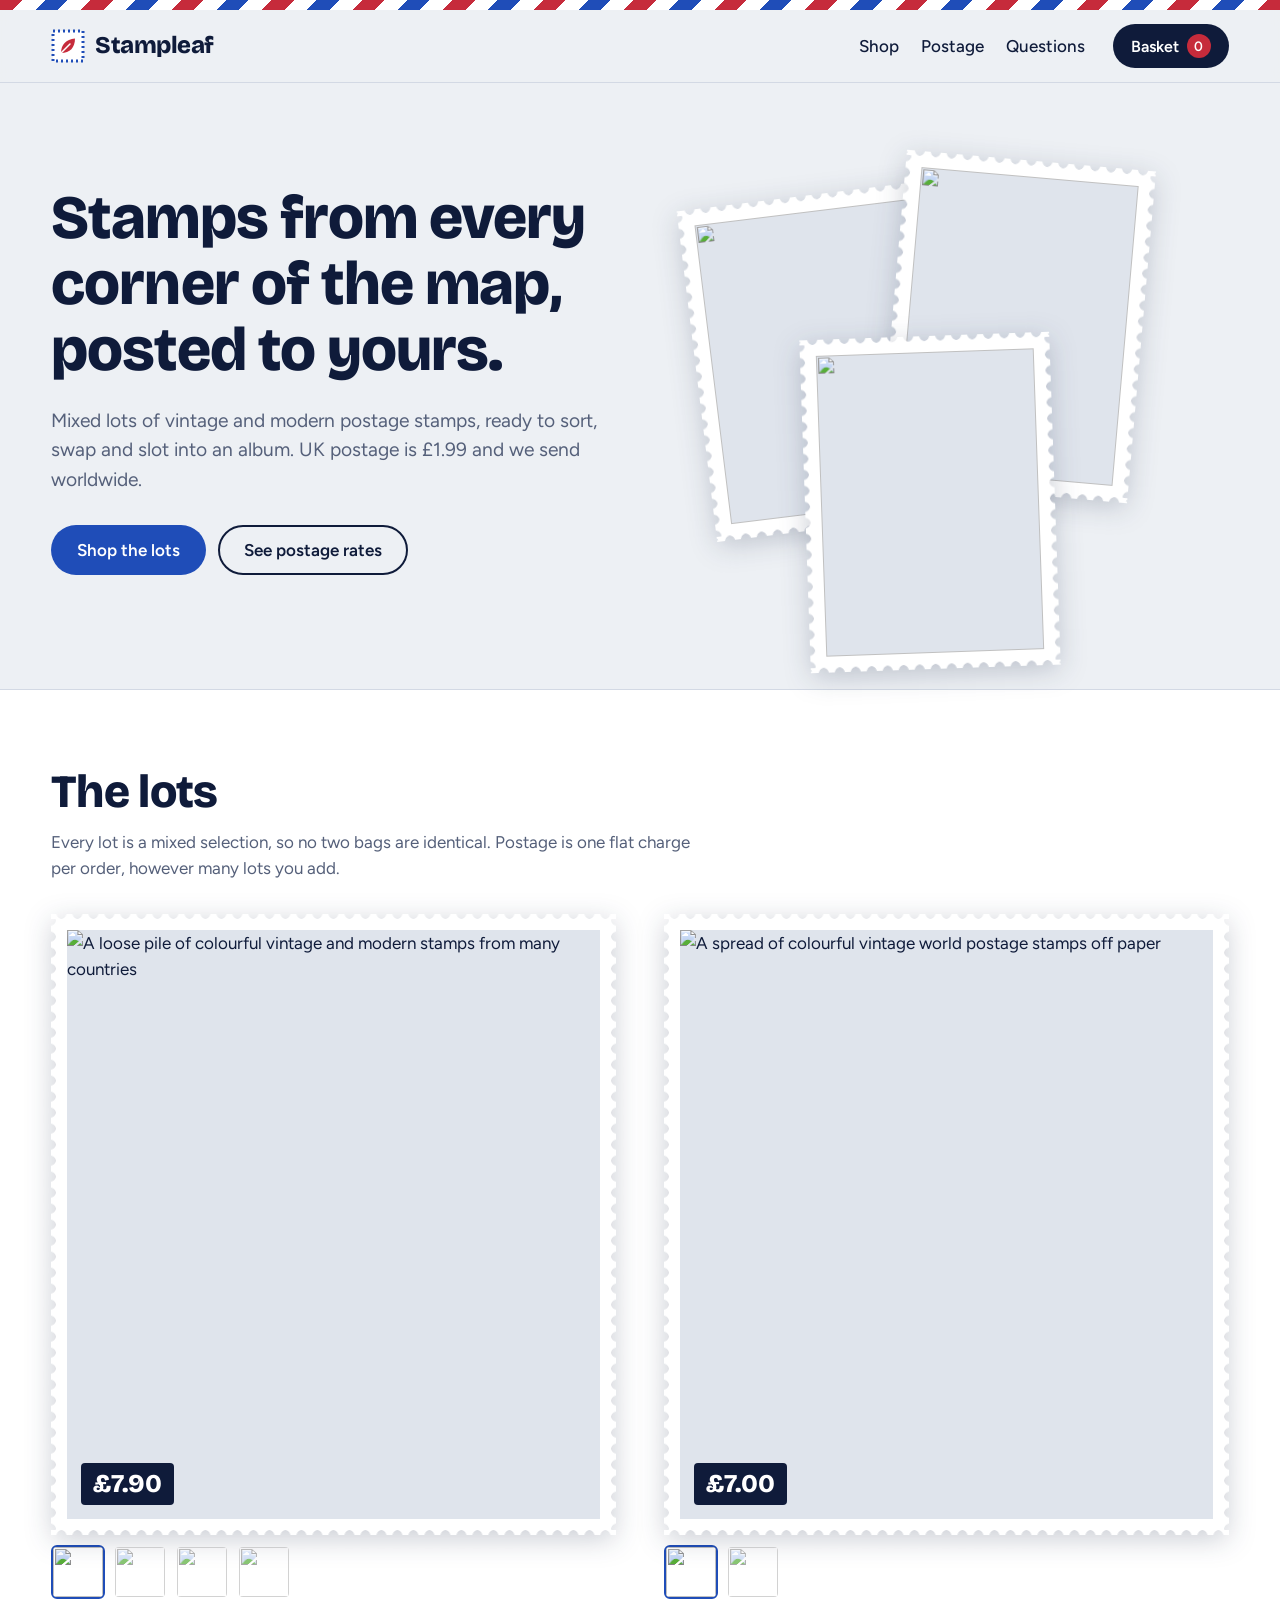
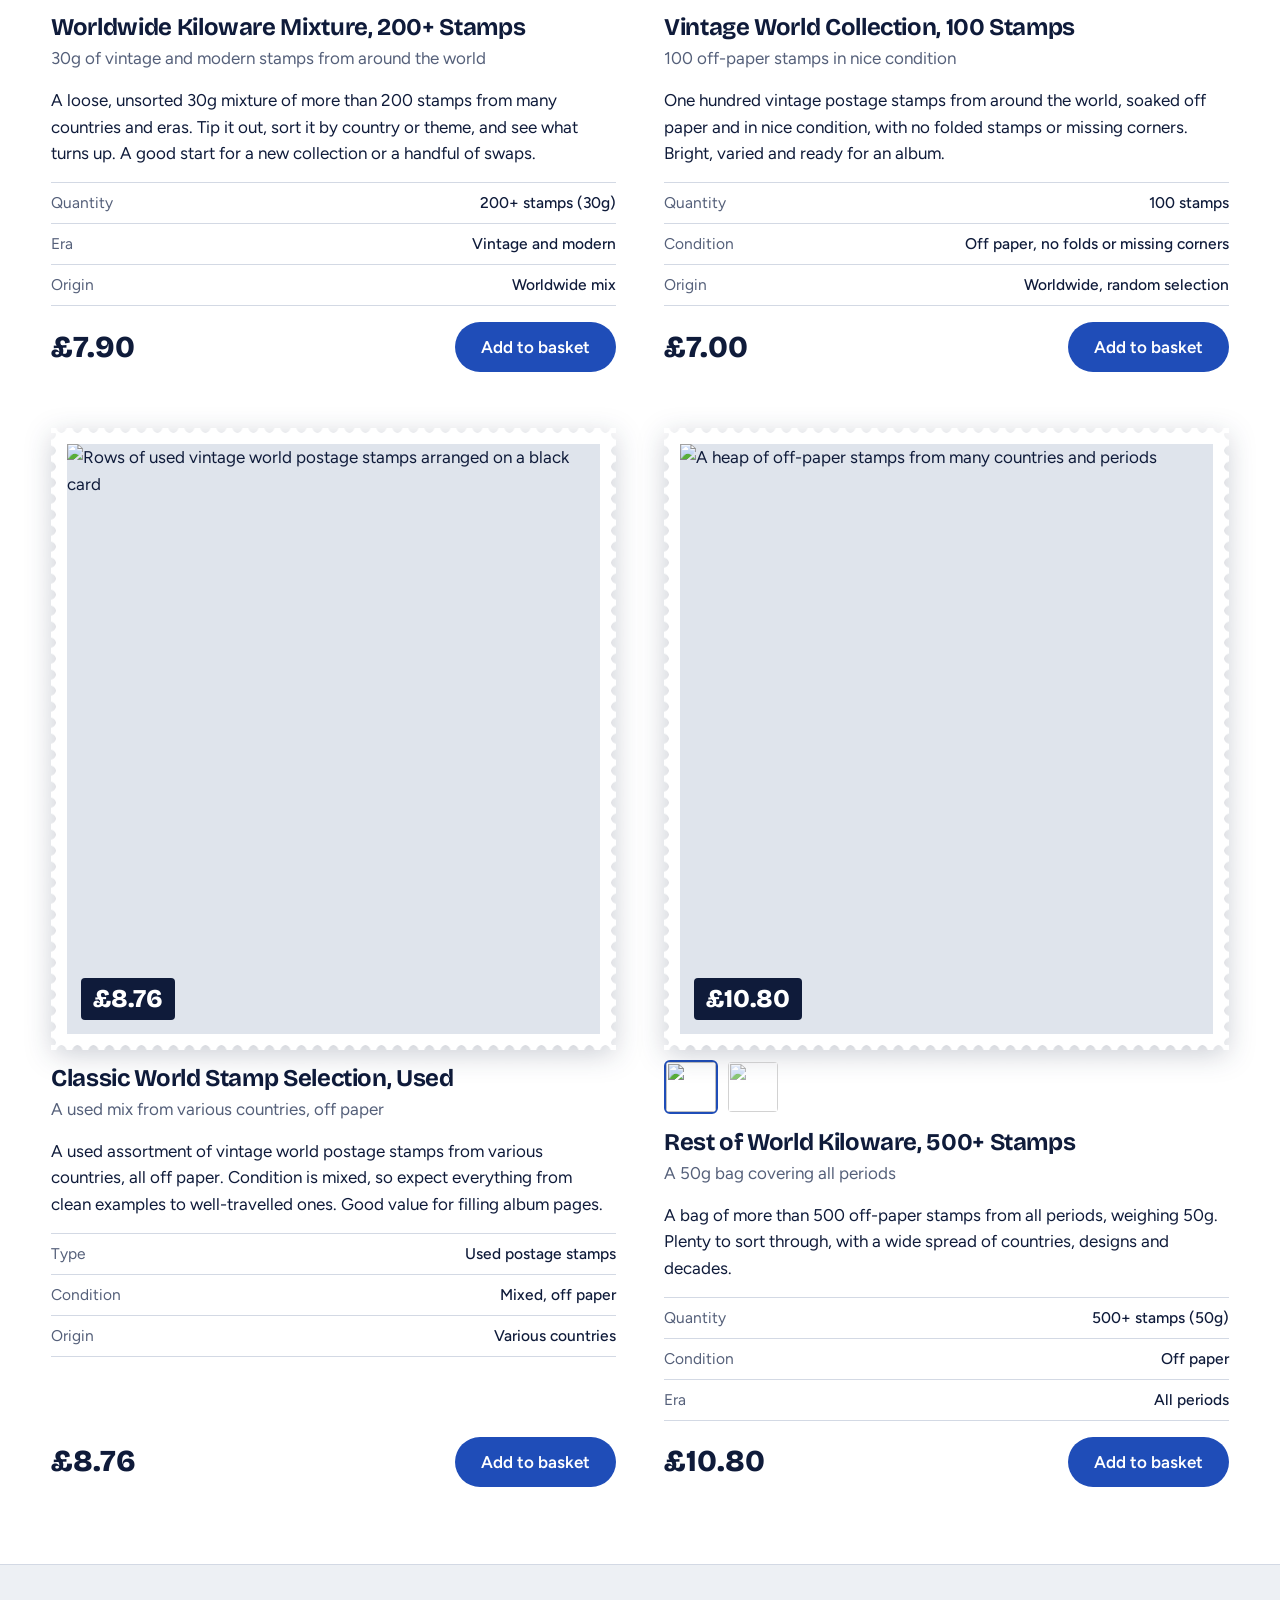
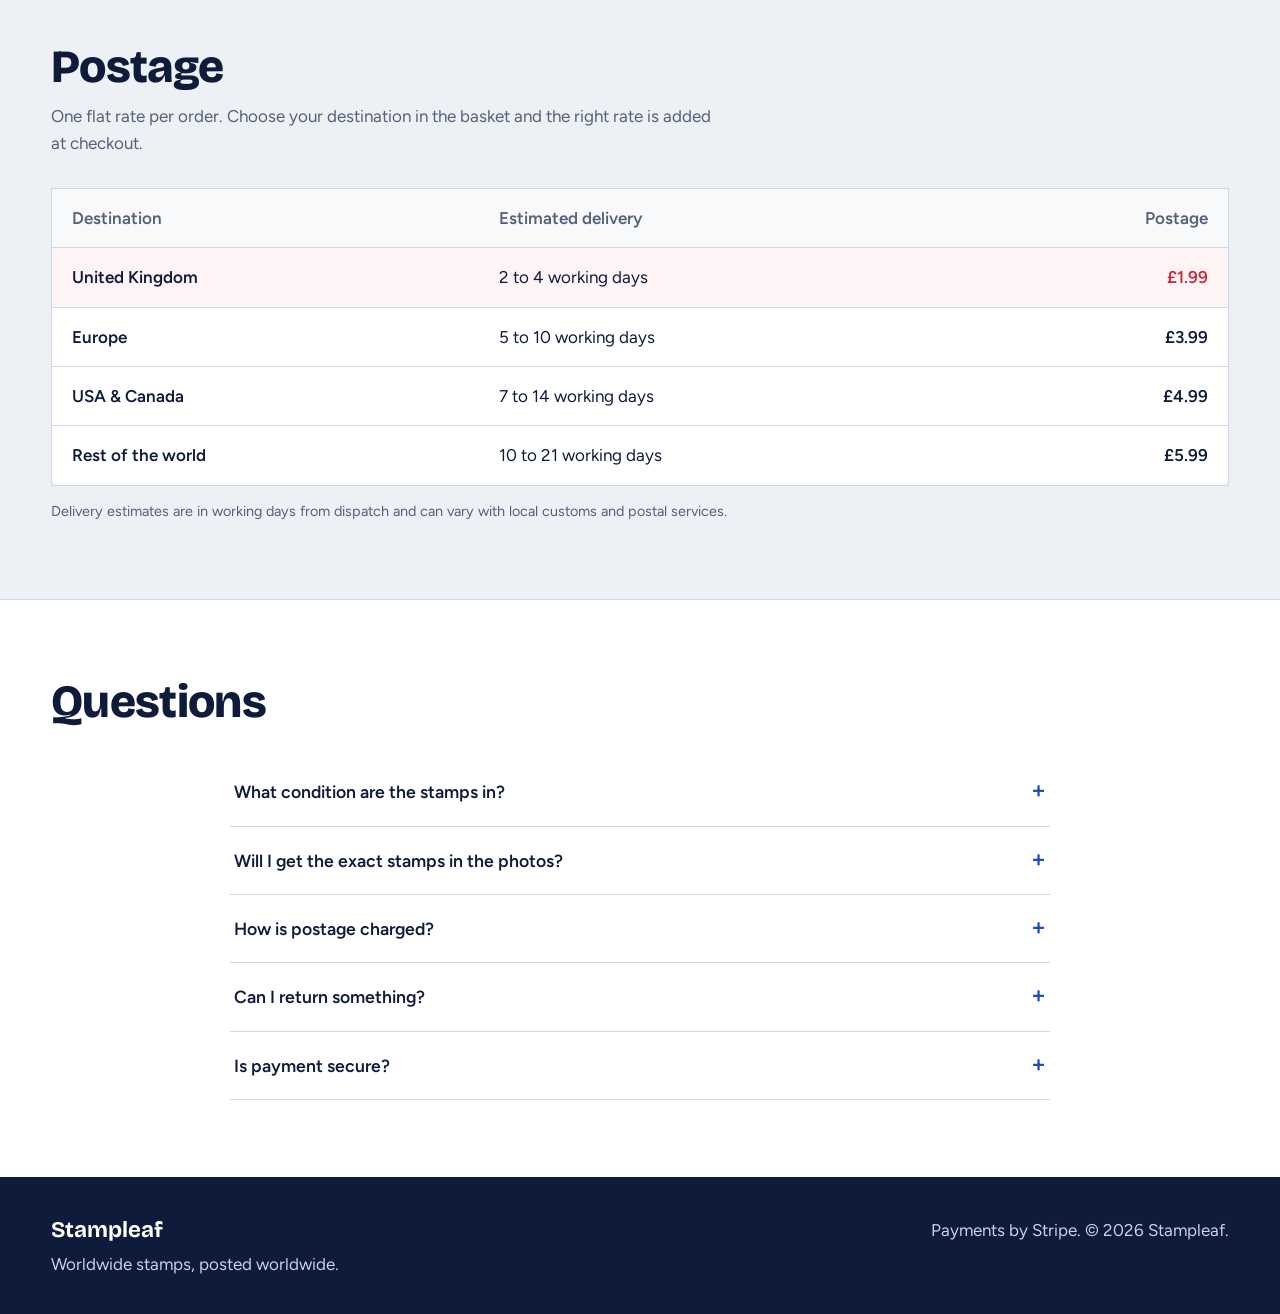
==== index.html @ f91d2a7c "Add files via upload" ====
<!doctype html>
<html lang="en-GB">
<head>
  <meta charset="utf-8">
  <meta name="viewport" content="width=device-width, initial-scale=1">
  <title>Stampleaf | Worldwide stamps, posted worldwide</title>
  <meta name="description" content="Mixed lots of vintage and modern postage stamps from around the world. UK postage £1.99, worldwide delivery from £3.99.">
  <link rel="icon" href="data:image/svg+xml,%3Csvg xmlns='http://www.w3.org/2000/svg' viewBox='0 0 32 32'%3E%3Crect width='32' height='32' rx='4' fill='%231F4DB8'/%3E%3Cpath d='M9 23c0-8 5-13 14-14 0 9-5 14-14 14z' fill='%23fff'/%3E%3C/svg%3E">
  <link rel="preconnect" href="https://fonts.googleapis.com">
  <link rel="preconnect" href="https://fonts.gstatic.com" crossorigin>
  <link href="https://fonts.googleapis.com/css2?family=Bricolage+Grotesque:opsz,wght@12..96,500;12..96,700;12..96,800&family=Figtree:wght@400;500;600&display=swap" rel="stylesheet">
  <link rel="stylesheet" href="styles.css">
</head>
<body>
  <div class="airmail" aria-hidden="true"></div>

  <header class="site-header">
    <a class="brand" href="#top" aria-label="Stampleaf home">
      <svg width="34" height="34" viewBox="0 0 34 34" aria-hidden="true">
        <rect x="2" y="2" width="30" height="30" fill="#fff" stroke="#1F4DB8" stroke-width="3" stroke-dasharray="2 3"/>
        <path d="M10 24c0-8.5 5-13.500 14-14.500 0 9-5 14.500-14 14.500z" fill="#C62B3B"/>
        <path d="M10.500 23.500 19 15" stroke="#fff" stroke-width="1.500" stroke-linecap="round"/>
      </svg>
      <span>Stampleaf</span>
    </a>
    <nav class="main-nav" aria-label="Main">
      <a href="#shop">Shop</a>
      <a href="#postage">Postage</a>
      <a href="#faq">Questions</a>
    </nav>
    <button class="basket-btn" id="open-basket" type="button" aria-controls="basket">
      Basket <span class="basket-count" id="basket-count">0</span>
    </button>
  </header>

  <main id="top">
    <section class="hero">
      <div class="hero-copy">
        <h1>Stamps from every corner of the map, posted to yours.</h1>
        <p class="lede">Mixed lots of vintage and modern postage stamps, ready to sort, swap and slot into an album. UK postage is £1.99 and we send worldwide.</p>
        <div class="hero-actions">
          <a class="btn btn-primary" href="#shop">Shop the lots</a>
          <a class="btn btn-quiet" href="#postage">See postage rates</a>
        </div>
      </div>
      <div class="hero-stage" aria-hidden="true">
        <div class="stamp-wrap s1"><div class="stamp"><img src="images/kilo-3.jpg" alt=""></div></div>
        <div class="stamp-wrap s2"><div class="stamp"><img src="images/bag500-2.jpg" alt=""></div></div>
        <div class="stamp-wrap s3"><div class="stamp"><img src="images/stockcard-1.jpg" alt=""></div></div>
      </div>
    </section>

    <section class="shop" id="shop" aria-labelledby="shop-title">
      <div class="section-head">
        <h2 id="shop-title">The lots</h2>
        <p>Every lot is a mixed selection, so no two bags are identical. Postage is one flat charge per order, however many lots you add.</p>
      </div>
      <div class="product-grid" id="product-grid"></div>
    </section>

    <section class="postage" id="postage" aria-labelledby="postage-title">
      <div class="section-head">
        <h2 id="postage-title">Postage</h2>
        <p>One flat rate per order. Choose your destination in the basket and the right rate is added at checkout.</p>
      </div>
      <div class="table-wrap">
        <table class="rates">
          <thead>
            <tr><th scope="col">Destination</th><th scope="col">Estimated delivery</th><th scope="col">Postage</th></tr>
          </thead>
          <tbody id="rates-body"></tbody>
        </table>
      </div>
      <p class="fine">Delivery estimates are in working days from dispatch and can vary with local customs and postal services.</p>
    </section>

    <section class="faq" id="faq" aria-labelledby="faq-title">
      <div class="section-head">
        <h2 id="faq-title">Questions</h2>
      </div>
      <div class="faq-list">
        <details>
          <summary>What condition are the stamps in?</summary>
          <p>Every lot page says what to expect. Our lots are off paper, and some are described as mixed condition, meaning you'll find clean stamps alongside well-travelled ones. The 100 Stamp Vintage World Collection is chosen without folded stamps or missing corners.</p>
        </details>
        <details>
          <summary>Will I get the exact stamps in the photos?</summary>
          <p>No. The photos show the kind of mix you'll receive. Each lot is a random selection, so the countries and designs in your bag will differ.</p>
        </details>
        <details>
          <summary>How is postage charged?</summary>
          <p>Once per order, at a flat rate for your destination. Add as many lots as you like and you'll still pay a single postage charge.</p>
        </details>
        <details>
          <summary>Can I return something?</summary>
          <p>If you change your mind, get in touch within 14 days of receiving your order and we'll arrange a return. If anything arrives damaged or isn't as described, we'll put it right.</p>
        </details>
        <details>
          <summary>Is payment secure?</summary>
          <p>Yes. Payment is handled by Stripe on its own secure page. Your card details never touch this website.</p>
        </details>
      </div>
    </section>
  </main>

  <footer class="site-footer">
    <div>
      <strong>Stampleaf</strong>
      <p>Worldwide stamps, posted worldwide.</p>
    </div>
    <div class="foot-meta">
      <p id="contact-line" hidden></p>
      <p>Payments by Stripe. &copy; 2026 Stampleaf.</p>
    </div>
  </footer>

  <div class="scrim" id="scrim" hidden></div>
  <aside class="basket" id="basket" aria-label="Your basket" aria-hidden="true" tabindex="-1">
    <div class="basket-head">
      <h2>Your basket</h2>
      <button class="icon-btn" id="close-basket" type="button" aria-label="Close basket">&times;</button>
    </div>
    <div class="basket-body" id="basket-body"></div>
    <div class="basket-foot" id="basket-foot">
      <label class="field" for="region">Post to
        <select id="region"></select>
      </label>
      <dl class="totals">
        <div><dt>Stamps</dt><dd id="t-sub">£0.00</dd></div>
        <div><dt id="t-ship-label">Postage</dt><dd id="t-ship">£0.00</dd></div>
        <div class="grand"><dt>Total</dt><dd id="t-total">£0.00</dd></div>
      </dl>
      <p class="error" id="checkout-error" role="alert" hidden></p>
      <button class="btn btn-primary btn-block" id="checkout-btn" type="button">Pay securely with Stripe</button>
      <p class="fine">You'll confirm your address and pay on Stripe's secure page.</p>
    </div>
  </aside>

  <script src="products.js"></script>
  <script src="app.js"></script>
</body>
</html>
---- styles.css ----
:root {
  --paper: #edf0f4;
  --card: #ffffff;
  --ink: #0f1b3a;
  --muted: #55607a;
  --line: #d3d9e4;
  --red: #c62b3b;
  --blue: #1f4db8;
  --blue-deep: #173a8c;
  --radius: 10px;
  --display: "Bricolage Grotesque", "Helvetica Neue", Arial, sans-serif;
  --body: "Figtree", system-ui, -apple-system, "Segoe UI", sans-serif;
}

*, *::before, *::after { box-sizing: border-box; }
html { scroll-behavior: smooth; scroll-padding-top: 84px; }
body {
  margin: 0;
  background: var(--paper);
  color: var(--ink);
  font-family: var(--body);
  font-size: 1.0625rem;
  line-height: 1.55;
  -webkit-font-smoothing: antialiased;
}
img { display: block; max-width: 100%; }
a { color: var(--blue); }
h1, h2, h3 { font-family: var(--display); line-height: 1.08; margin: 0; letter-spacing: -0.015em; }
:focus-visible { outline: 3px solid var(--blue); outline-offset: 3px; border-radius: 4px; }

/* Airmail edging, the one loud thing on the page */
.airmail {
  height: 10px;
  background: repeating-linear-gradient(135deg, var(--red) 0 16px, #fff 16px 32px, var(--blue) 32px 48px, #fff 48px 64px);
}

/* Header */
.site-header {
  position: sticky; top: 0; z-index: 20;
  display: flex; align-items: center; gap: 28px;
  padding: 14px clamp(18px, 4vw, 56px);
  background: rgba(237, 240, 244, 0.92);
  backdrop-filter: blur(8px);
  border-bottom: 1px solid var(--line);
}
.brand { display: flex; align-items: center; gap: 10px; text-decoration: none; color: var(--ink); font-family: var(--display); font-weight: 800; font-size: 1.5rem; letter-spacing: -0.02em; }
.main-nav { display: flex; gap: 22px; margin-left: auto; }
.main-nav a { color: var(--ink); text-decoration: none; font-weight: 500; }
.main-nav a:hover { color: var(--blue); }
.basket-btn {
  display: inline-flex; align-items: center; gap: 8px;
  font: 600 1rem var(--body); color: #fff; background: var(--ink);
  border: 0; border-radius: 999px; padding: 10px 18px; cursor: pointer;
}
.basket-btn:hover { background: var(--blue-deep); }
.basket-count {
  display: inline-grid; place-items: center; min-width: 24px; height: 24px; padding: 0 6px;
  border-radius: 999px; background: var(--red); font-size: 0.85rem;
}

/* Perforated stamp edge: the mask punches half-circles along each side */
.stamp-wrap { filter: drop-shadow(0 6px 14px rgba(15, 27, 58, 0.22)); }
.stamp {
  --r: 5px; --p: 16px;
  position: relative;
  padding: 16px;
  background: #fff;
  -webkit-mask:
    linear-gradient(#000 0 0) center / calc(100% - 2 * var(--r)) calc(100% - 2 * var(--r)) no-repeat,
    radial-gradient(circle at 50% 0, #0000 calc(var(--r) - 0.5px), #000 var(--r)) top / var(--p) var(--r) repeat-x,
    radial-gradient(circle at 50% 100%, #0000 calc(var(--r) - 0.5px), #000 var(--r)) bottom / var(--p) var(--r) repeat-x,
    radial-gradient(circle at 0 50%, #0000 calc(var(--r) - 0.5px), #000 var(--r)) left / var(--r) var(--p) repeat-y,
    radial-gradient(circle at 100% 50%, #0000 calc(var(--r) - 0.5px), #000 var(--r)) right / var(--r) var(--p) repeat-y;
  mask:
    linear-gradient(#000 0 0) center / calc(100% - 2 * var(--r)) calc(100% - 2 * var(--r)) no-repeat,
    radial-gradient(circle at 50% 0, #0000 calc(var(--r) - 0.5px), #000 var(--r)) top / var(--p) var(--r) repeat-x,
    radial-gradient(circle at 50% 100%, #0000 calc(var(--r) - 0.5px), #000 var(--r)) bottom / var(--p) var(--r) repeat-x,
    radial-gradient(circle at 0 50%, #0000 calc(var(--r) - 0.5px), #000 var(--r)) left / var(--r) var(--p) repeat-y,
    radial-gradient(circle at 100% 50%, #0000 calc(var(--r) - 0.5px), #000 var(--r)) right / var(--r) var(--p) repeat-y;
}
.stamp img { width: 100%; height: 100%; object-fit: cover; background: #dfe4ec; }

/* Hero */
.hero {
  display: grid; grid-template-columns: minmax(0, 1.05fr) minmax(0, 1fr); align-items: center; gap: clamp(24px, 5vw, 72px);
  padding: clamp(36px, 6vw, 88px) clamp(18px, 4vw, 56px) clamp(48px, 7vw, 96px);
  max-width: 1280px; margin: 0 auto;
}
.hero h1 { font-size: clamp(2.4rem, 4.8vw, 4.1rem); font-weight: 800; max-width: 16ch; }
.lede { font-size: 1.2rem; color: var(--muted); max-width: 46ch; margin: 22px 0 30px; }
.hero-actions { display: flex; flex-wrap: wrap; gap: 12px; }
.hero-stage { position: relative; min-height: 440px; }
.hero-stage .stamp-wrap { position: absolute; width: 46%; }
.hero-stage .stamp { aspect-ratio: 3 / 4; }
.hero-stage .s1 { left: 2%; top: 8%; transform: rotate(-7deg); }
.hero-stage .s2 { left: 38%; top: 0; transform: rotate(5deg); z-index: 2; }
.hero-stage .s3 { left: 22%; top: 40%; transform: rotate(-2deg); z-index: 3; }

/* Buttons */
.btn {
  display: inline-block; text-align: center; text-decoration: none; cursor: pointer;
  font: 600 1.0625rem var(--body); border-radius: 999px; padding: 13px 24px; border: 2px solid transparent;
}
.btn-primary { background: var(--blue); color: #fff; }
.btn-primary:hover { background: var(--blue-deep); }
.btn-primary:disabled { background: #98a5c4; cursor: wait; }
.btn-quiet { color: var(--ink); border-color: var(--ink); background: transparent; }
.btn-quiet:hover { background: var(--ink); color: #fff; }
.btn-block { display: block; width: 100%; }

/* Sections */
section { padding: clamp(40px, 6vw, 80px) clamp(18px, 4vw, 56px); }
.section-head { max-width: 1180px; margin: 0 auto 32px; }
.section-head h2 { font-size: clamp(2rem, 3.6vw, 3rem); font-weight: 800; }
.section-head p { color: var(--muted); max-width: 60ch; margin: 12px 0 0; }
.shop { background: #fff; border-block: 1px solid var(--line); }

/* Products */
.product-grid {
  max-width: 1180px; margin: 0 auto;
  display: grid; grid-template-columns: repeat(2, minmax(0, 1fr)); gap: 56px 48px;
}
@media (max-width: 760px) { .product-grid { grid-template-columns: minmax(0, 1fr); } }
.product { display: flex; flex-direction: column; gap: 16px; }
.photo-frame { position: relative; }
.product-photo .stamp { aspect-ratio: 4 / 4.4; }
.value-tag {
  position: absolute; left: 30px; bottom: 30px;
  font-family: var(--display); font-weight: 800; font-size: 1.6rem; line-height: 1;
  color: #fff; background: var(--ink); padding: 8px 12px; border-radius: 4px;
}
.thumbs { display: flex; gap: 8px; margin-top: 10px; }
.thumb { width: 54px; height: 54px; padding: 0; border: 2px solid transparent; border-radius: 6px; overflow: hidden; background: none; cursor: pointer; opacity: 0.7; }
.thumb img { width: 100%; height: 100%; object-fit: cover; }
.thumb[aria-current="true"] { border-color: var(--blue); opacity: 1; }
.product h3 { font-size: 1.5rem; font-weight: 700; }
.product .tagline { color: var(--muted); margin: 4px 0 0; }
.product .desc { margin: 0; }
.facts { margin: 0; padding: 0; border-top: 1px solid var(--line); }
.facts div { display: flex; justify-content: space-between; gap: 16px; padding: 8px 0; border-bottom: 1px solid var(--line); font-size: 0.97rem; }
.facts dt { color: var(--muted); }
.facts dd { margin: 0; text-align: right; font-weight: 500; }
.buy-row { display: flex; align-items: center; justify-content: space-between; gap: 16px; margin-top: auto; }
.price { font-family: var(--display); font-weight: 800; font-size: 1.9rem; }

/* Postage table */
.table-wrap { max-width: 1180px; margin: 0 auto; overflow-x: auto; }
.rates { width: 100%; border-collapse: collapse; background: #fff; border: 1px solid var(--line); border-radius: var(--radius); }
.rates th, .rates td { text-align: left; padding: 16px 20px; border-bottom: 1px solid var(--line); }
.rates thead th { font-weight: 600; color: var(--muted); background: #f7f9fb; }
.rates tbody th { font-weight: 600; }
.rates td:last-child, .rates thead th:last-child { text-align: right; font-weight: 600; }
.rates tr.home th, .rates tr.home td { background: #fff4f5; }
.rates tr.home td:last-child { color: var(--red); }
.fine { max-width: 1180px; margin: 14px auto 0; color: var(--muted); font-size: 0.9rem; }

/* FAQ */
.faq { background: #fff; border-top: 1px solid var(--line); }
.faq-list { max-width: 820px; margin: 0 auto; }
.faq-list details { border-bottom: 1px solid var(--line); }
.faq-list summary { cursor: pointer; padding: 20px 4px; font-weight: 600; font-size: 1.1rem; list-style: none; display: flex; justify-content: space-between; gap: 16px; }
.faq-list summary::-webkit-details-marker { display: none; }
.faq-list summary::after { content: "+"; font-size: 1.5rem; line-height: 1; color: var(--blue); }
.faq-list details[open] summary::after { content: "\2212"; }
.faq-list details p { margin: 0 0 20px; padding: 0 4px; color: var(--muted); max-width: 64ch; }

/* Footer */
.site-footer {
  display: flex; flex-wrap: wrap; justify-content: space-between; gap: 20px;
  padding: 36px clamp(18px, 4vw, 56px); background: var(--ink); color: #c9d1e6;
}
.site-footer strong { font-family: var(--display); font-size: 1.4rem; color: #fff; }
.site-footer p { margin: 4px 0 0; }
.site-footer a { color: #fff; }
.foot-meta { text-align: right; }

/* Basket drawer */
.scrim { position: fixed; inset: 0; background: rgba(15, 27, 58, 0.5); z-index: 30; }
.basket {
  position: fixed; top: 0; right: 0; bottom: 0; z-index: 40; width: min(440px, 100%);
  display: flex; flex-direction: column; background: #fff; box-shadow: -12px 0 40px rgba(15, 27, 58, 0.25);
  transform: translateX(105%); visibility: hidden; transition: transform 0.25s ease, visibility 0s 0.25s;
}
.basket.open { transform: none; visibility: visible; transition: transform 0.25s ease; }
.basket-head { display: flex; align-items: center; justify-content: space-between; padding: 18px 22px; border-bottom: 1px solid var(--line); }
.basket-head h2 { font-size: 1.5rem; }
.icon-btn { border: 0; background: none; font-size: 2rem; line-height: 1; cursor: pointer; color: var(--ink); width: 44px; height: 44px; border-radius: 50%; }
.icon-btn:hover { background: var(--paper); }
.basket-body { flex: 1; overflow-y: auto; padding: 8px 22px; }
.empty { padding: 36px 0; color: var(--muted); }
.empty a { font-weight: 600; }
.line { display: grid; grid-template-columns: 64px 1fr auto; gap: 14px; padding: 16px 0; border-bottom: 1px solid var(--line); align-items: start; }
.line img { width: 64px; height: 64px; object-fit: cover; border-radius: 6px; }
.line-name { font-weight: 600; line-height: 1.3; }
.line-price { font-weight: 600; }
.qty { display: inline-flex; align-items: center; margin-top: 8px; border: 1px solid var(--line); border-radius: 999px; }
.qty button { width: 34px; height: 34px; border: 0; background: none; font-size: 1.2rem; cursor: pointer; color: var(--ink); border-radius: 50%; }
.qty button:hover { background: var(--paper); }
.qty span { min-width: 28px; text-align: center; font-weight: 600; }
.remove { display: block; margin-top: 6px; border: 0; background: none; padding: 0; color: var(--muted); font: inherit; font-size: 0.88rem; text-decoration: underline; cursor: pointer; text-align: right; }
.basket-foot { padding: 18px 22px 22px; border-top: 1px solid var(--line); background: #f7f9fb; display: grid; gap: 14px; }
.basket-foot[hidden] { display: none; }
.field { display: grid; gap: 6px; font-weight: 600; }
.field select { font: 500 1rem var(--body); padding: 12px 14px; border-radius: 8px; border: 1px solid #aeb7c9; background: #fff; color: var(--ink); }
.totals { margin: 0; display: grid; gap: 6px; }
.totals div { display: flex; justify-content: space-between; }
.totals dt { color: var(--muted); }
.totals dd { margin: 0; font-weight: 600; }
.totals .grand { padding-top: 10px; margin-top: 4px; border-top: 1px solid var(--line); font-size: 1.2rem; }
.totals .grand dt { color: var(--ink); font-weight: 700; }
.basket-foot .fine { margin: 0; text-align: center; }
.error { margin: 0; padding: 10px 12px; border-radius: 8px; background: #fdecee; color: #8f1a28; font-weight: 500; }

/* Order confirmation page */
.thanks { max-width: 640px; margin: 0 auto; padding: 96px 24px; text-align: center; }
.thanks h1 { font-size: clamp(2.2rem, 5vw, 3.4rem); font-weight: 800; margin-bottom: 16px; }
.thanks p { color: var(--muted); margin: 0 0 28px; }

@media (max-width: 820px) {
  .hero { grid-template-columns: 1fr; }
  .hero-stage { min-height: 400px; order: -1; max-width: 460px; margin: 0 auto; width: 100%; }
  .main-nav { display: none; }
  .basket-btn { margin-left: auto; }
  .foot-meta { text-align: left; }
}
@media (prefers-reduced-motion: reduce) {
  html { scroll-behavior: auto; }
  .basket, .basket.open { transition: none; }
}
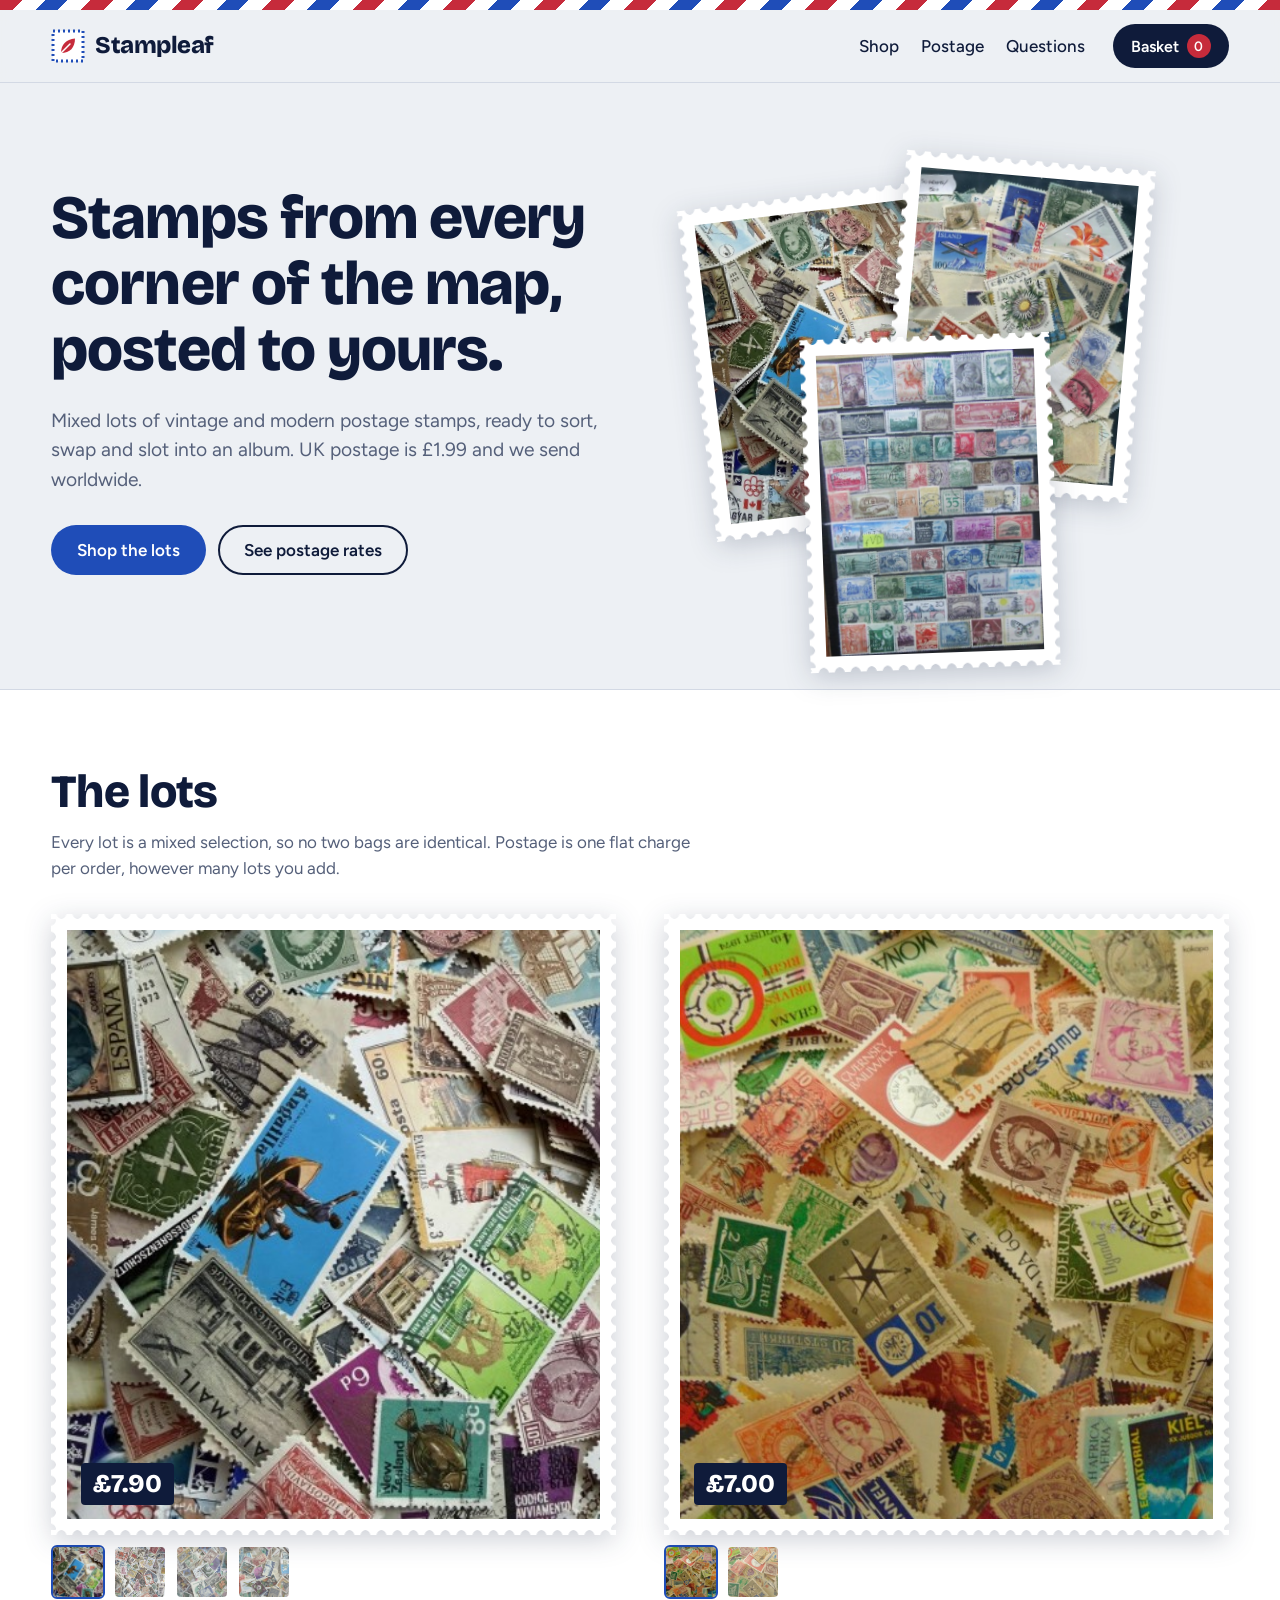
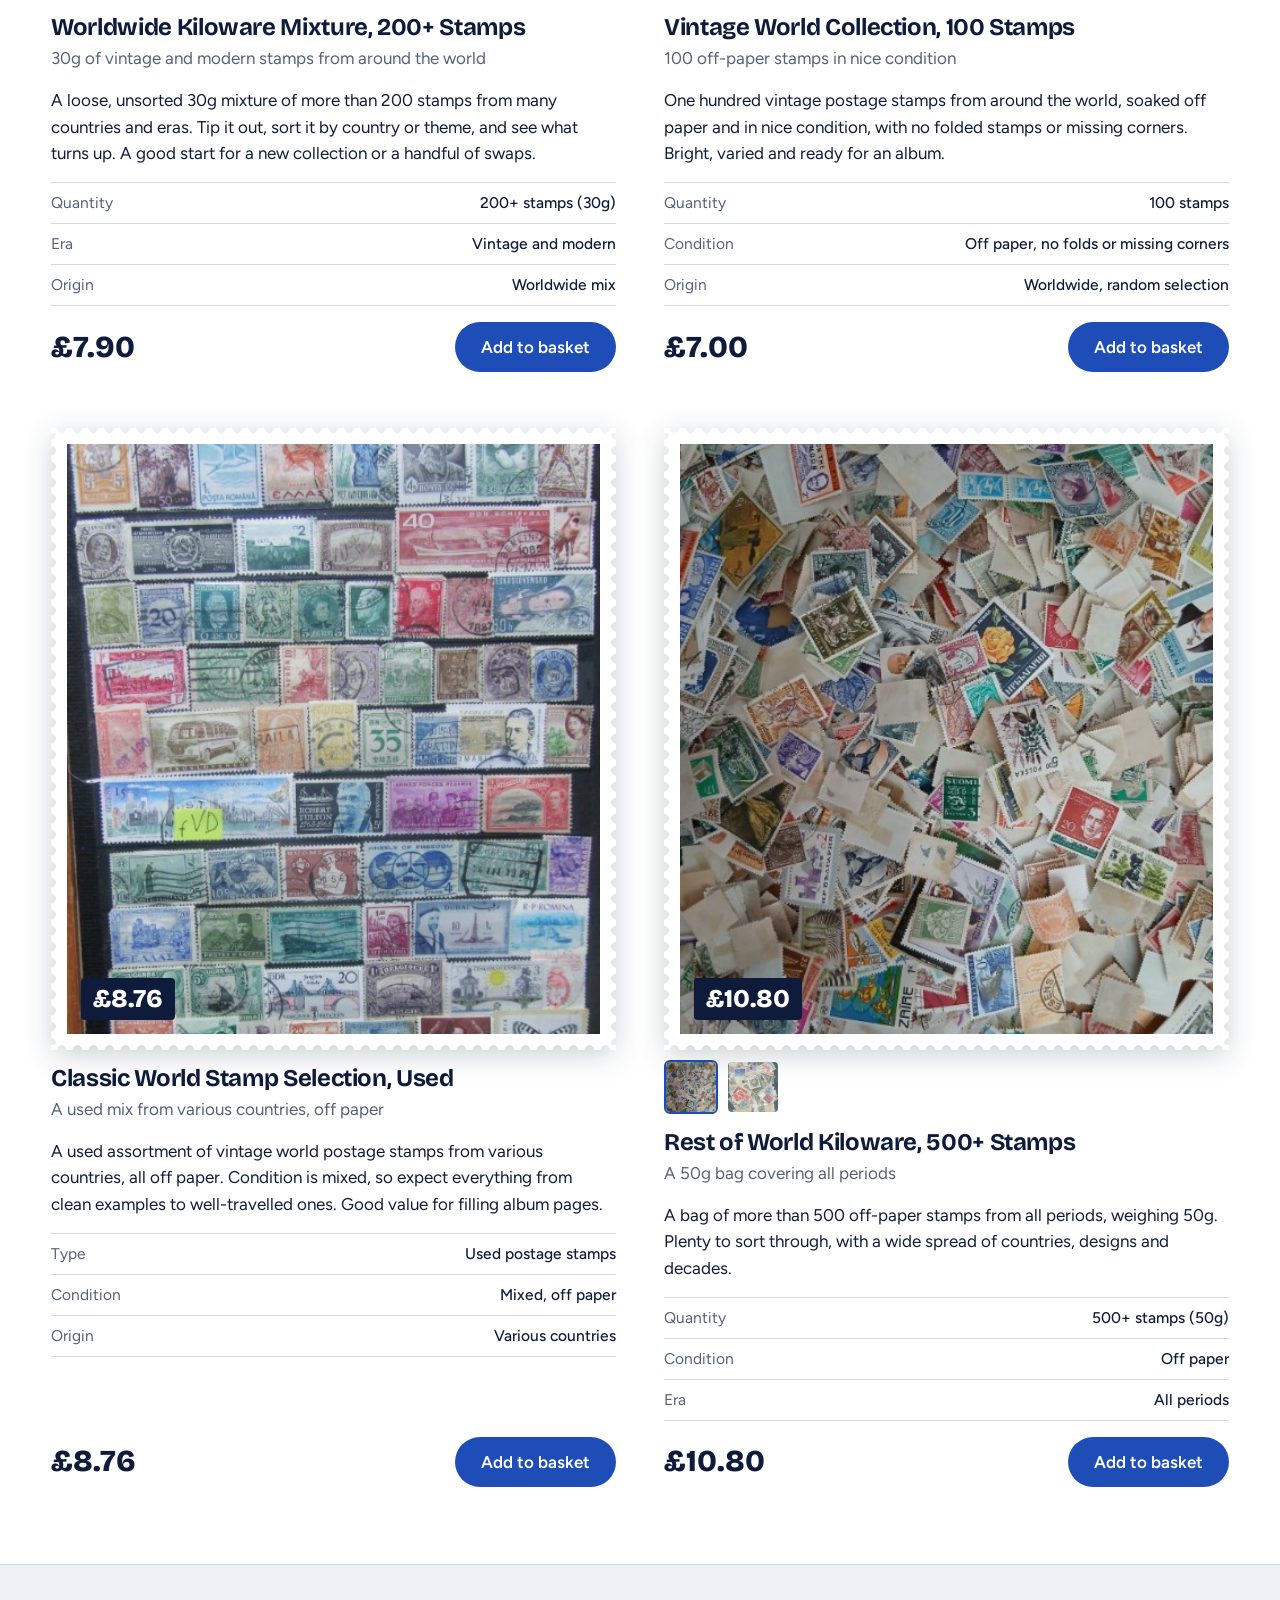
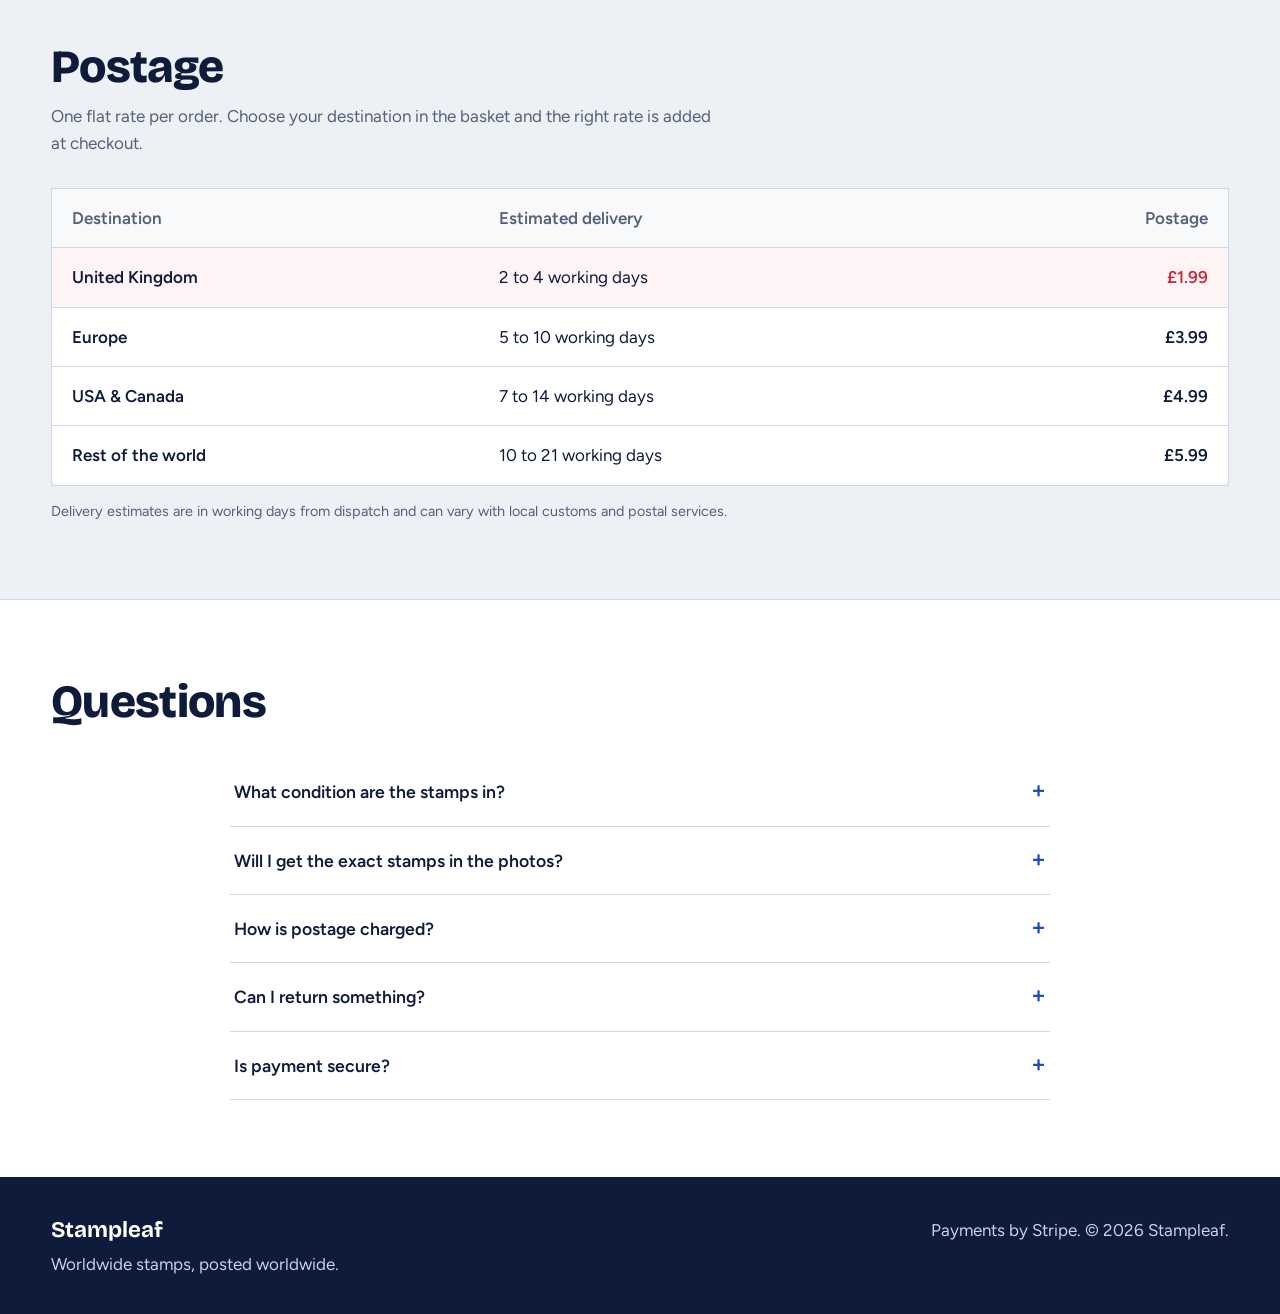
==== commit f857081a: "Update index.html" ====
--- a/index.html
+++ b/index.html
@@ -44,9 +44,9 @@
         </div>
       </div>
       <div class="hero-stage" aria-hidden="true">
-        <div class="stamp-wrap s1"><div class="stamp"><img src="images/kilo-3.jpg" alt=""></div></div>
-        <div class="stamp-wrap s2"><div class="stamp"><img src="images/bag500-2.jpg" alt=""></div></div>
-        <div class="stamp-wrap s3"><div class="stamp"><img src="images/stockcard-1.jpg" alt=""></div></div>
+        <div class="stamp-wrap s1"><div class="stamp"><img src="kilo-3.jpg" alt=""></div></div>
+        <div class="stamp-wrap s2"><div class="stamp"><img src="bag500-2.jpg" alt=""></div></div>
+        <div class="stamp-wrap s3"><div class="stamp"><img src="stockcard-1.jpg" alt=""></div></div>
       </div>
     </section>
 
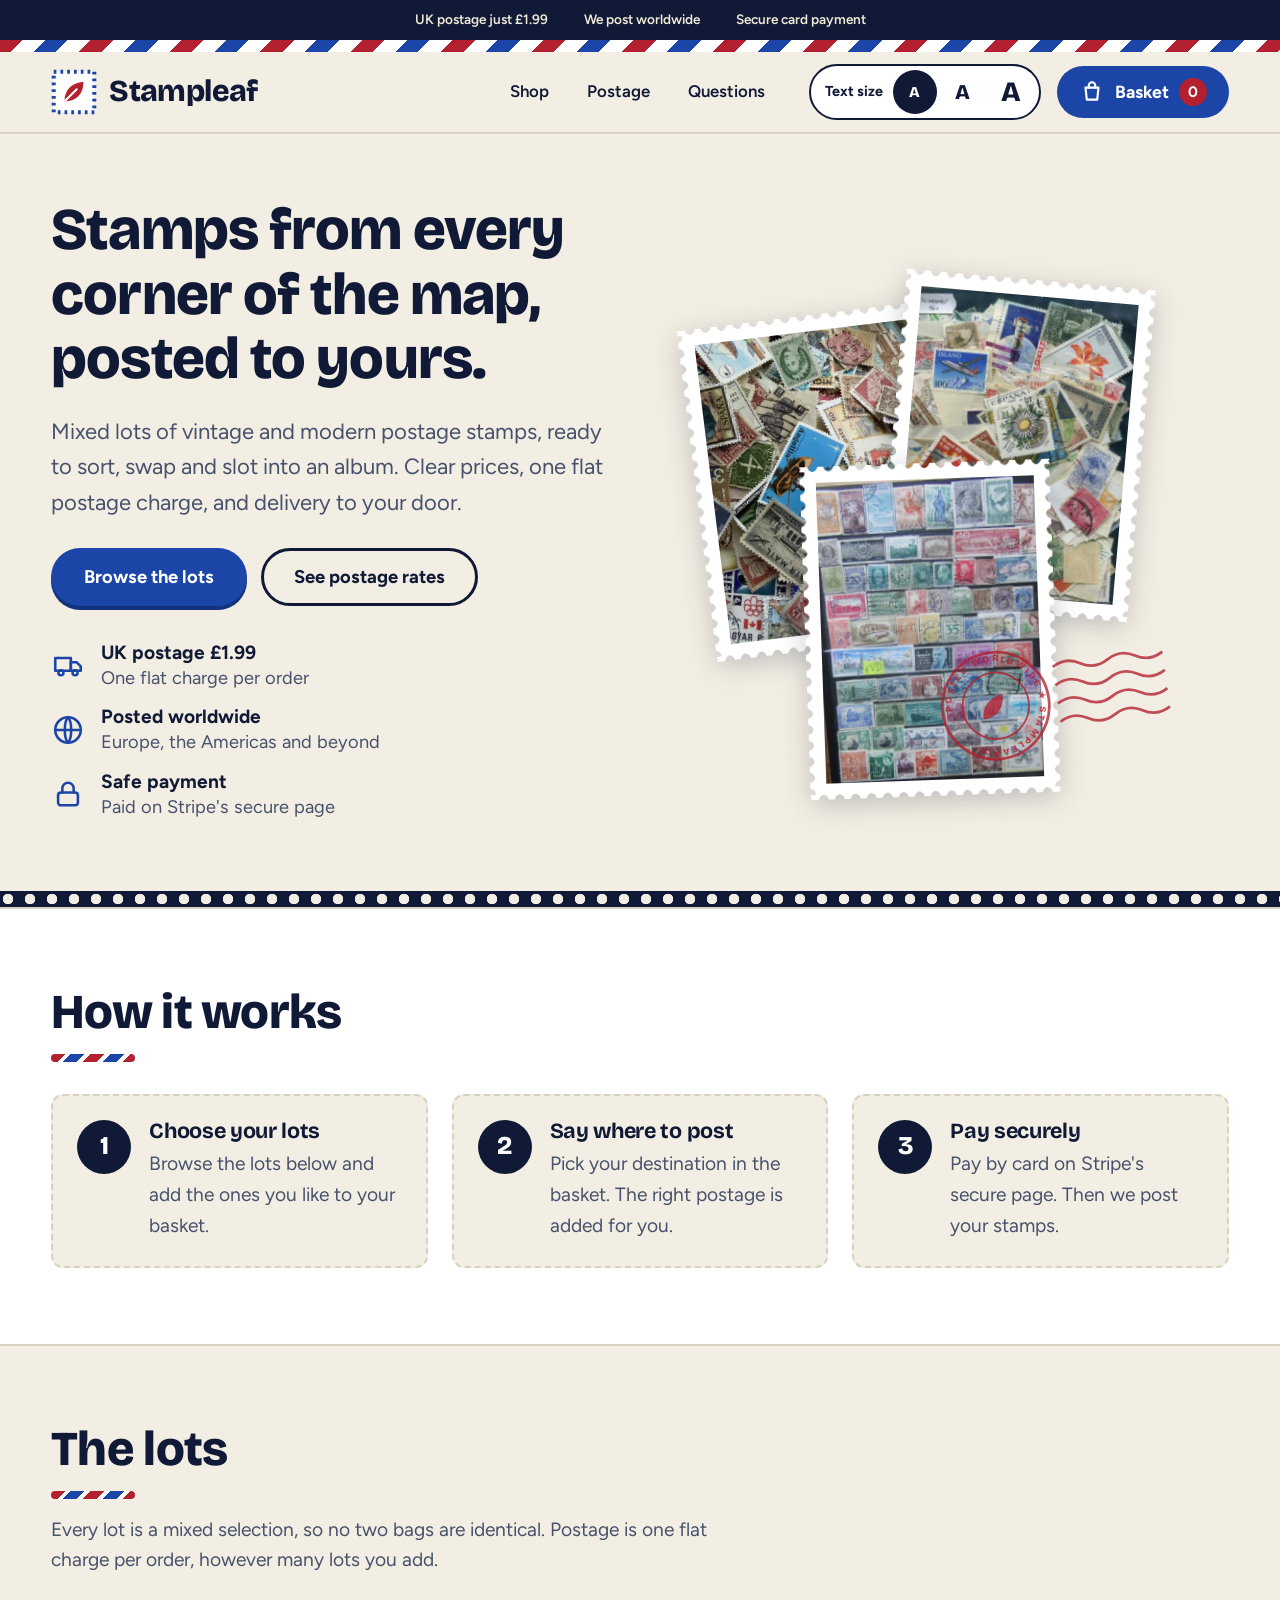
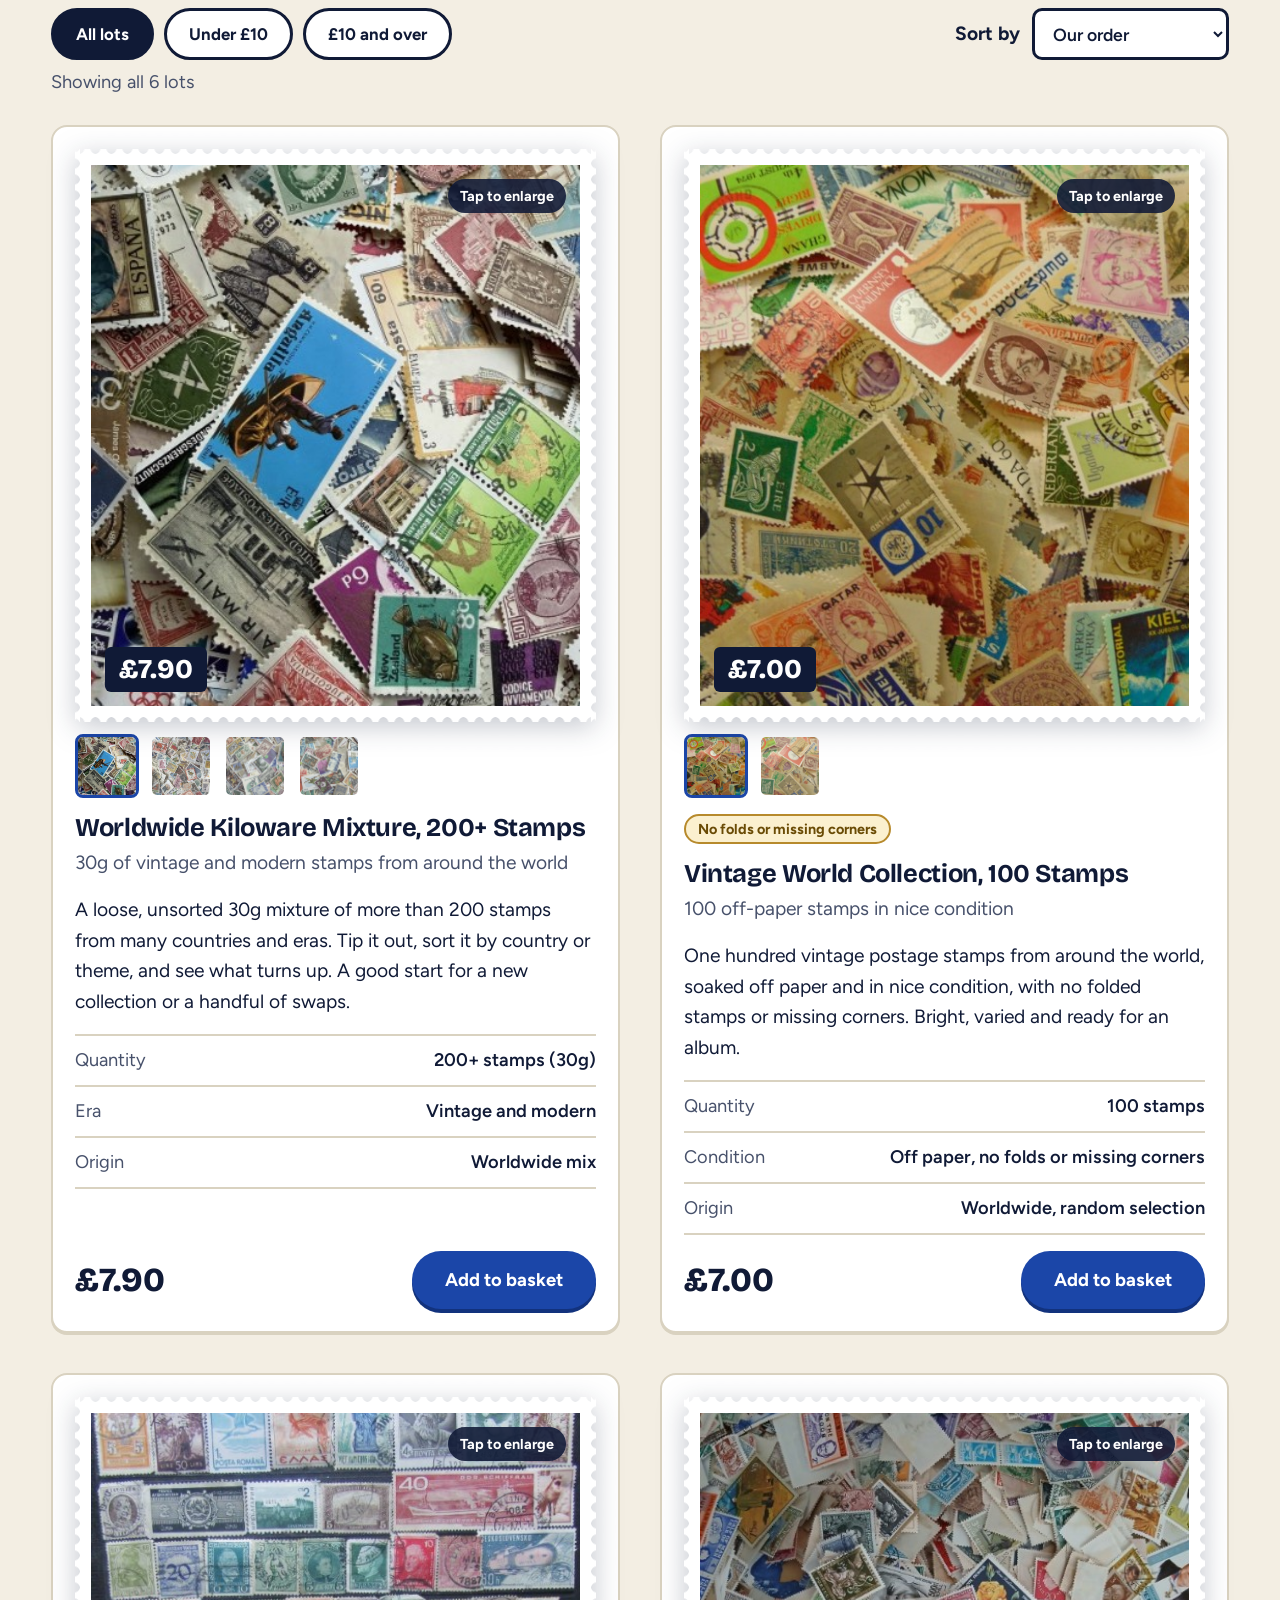
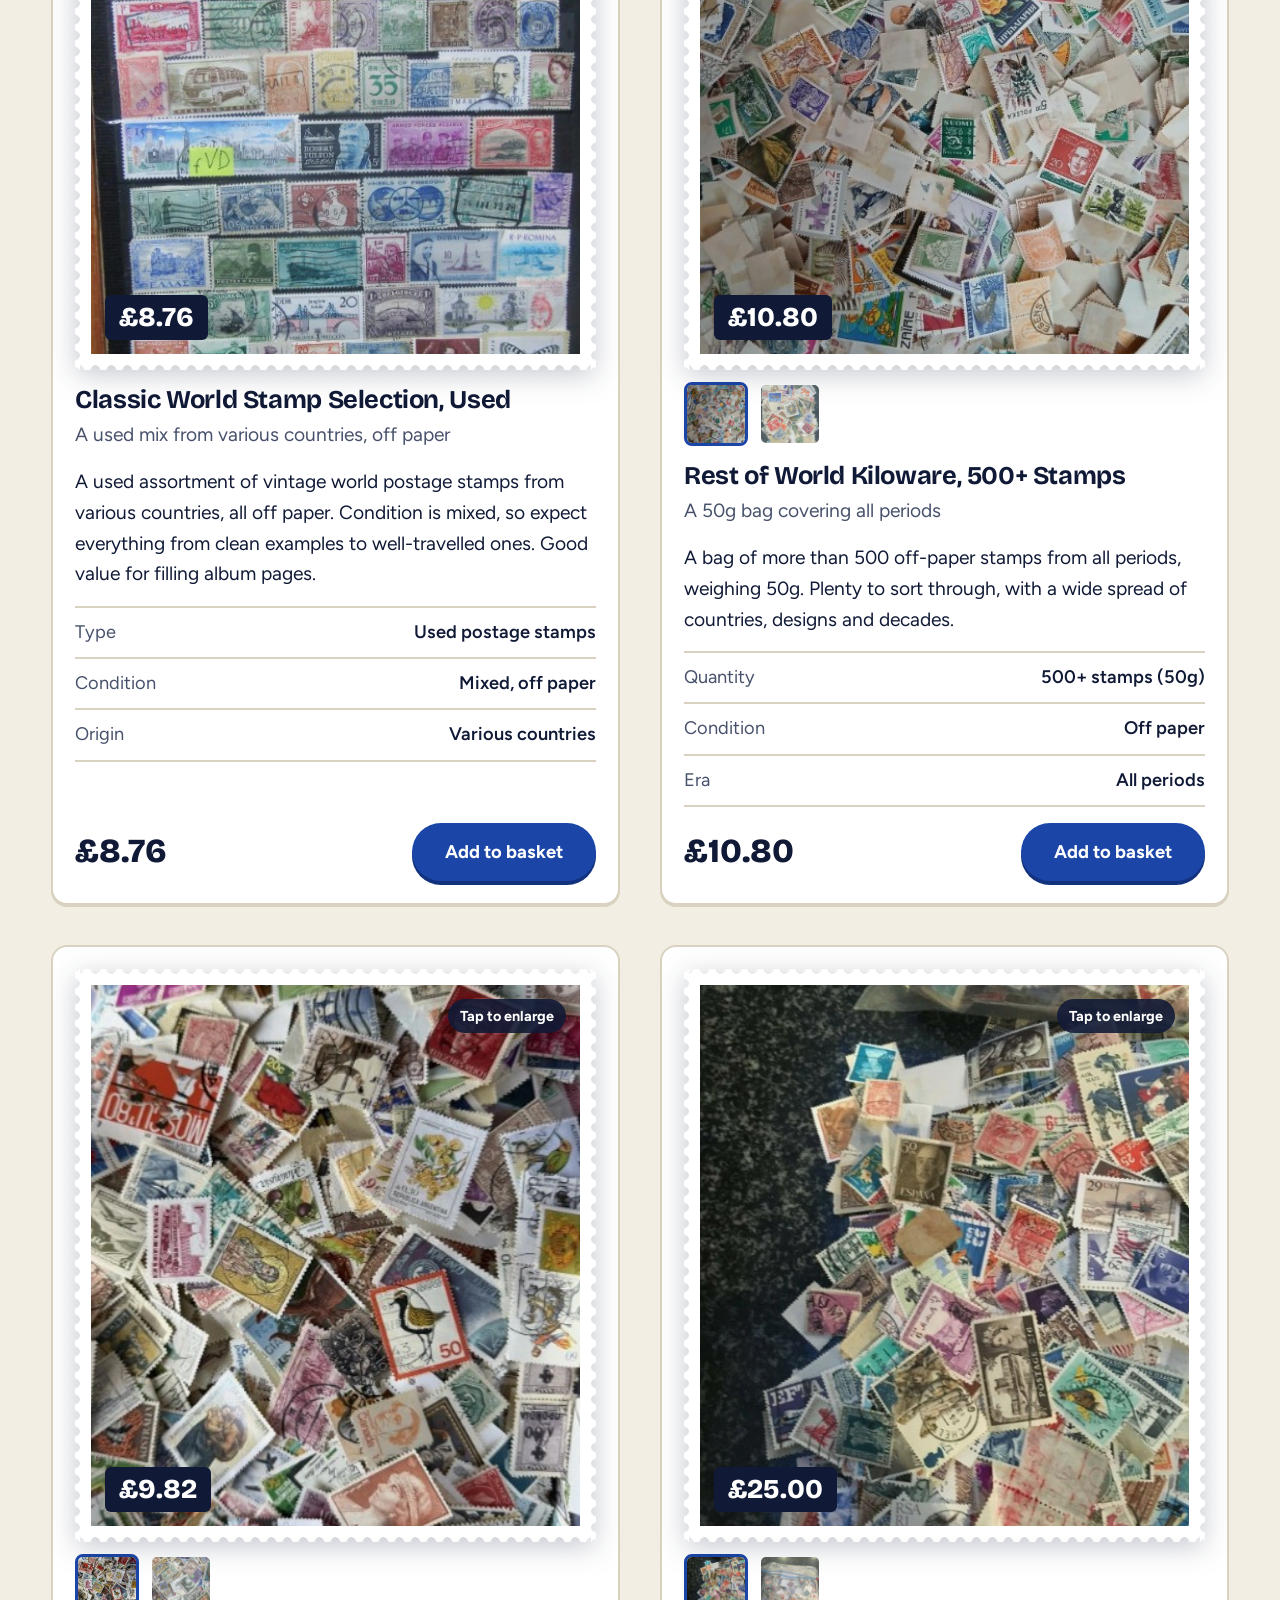
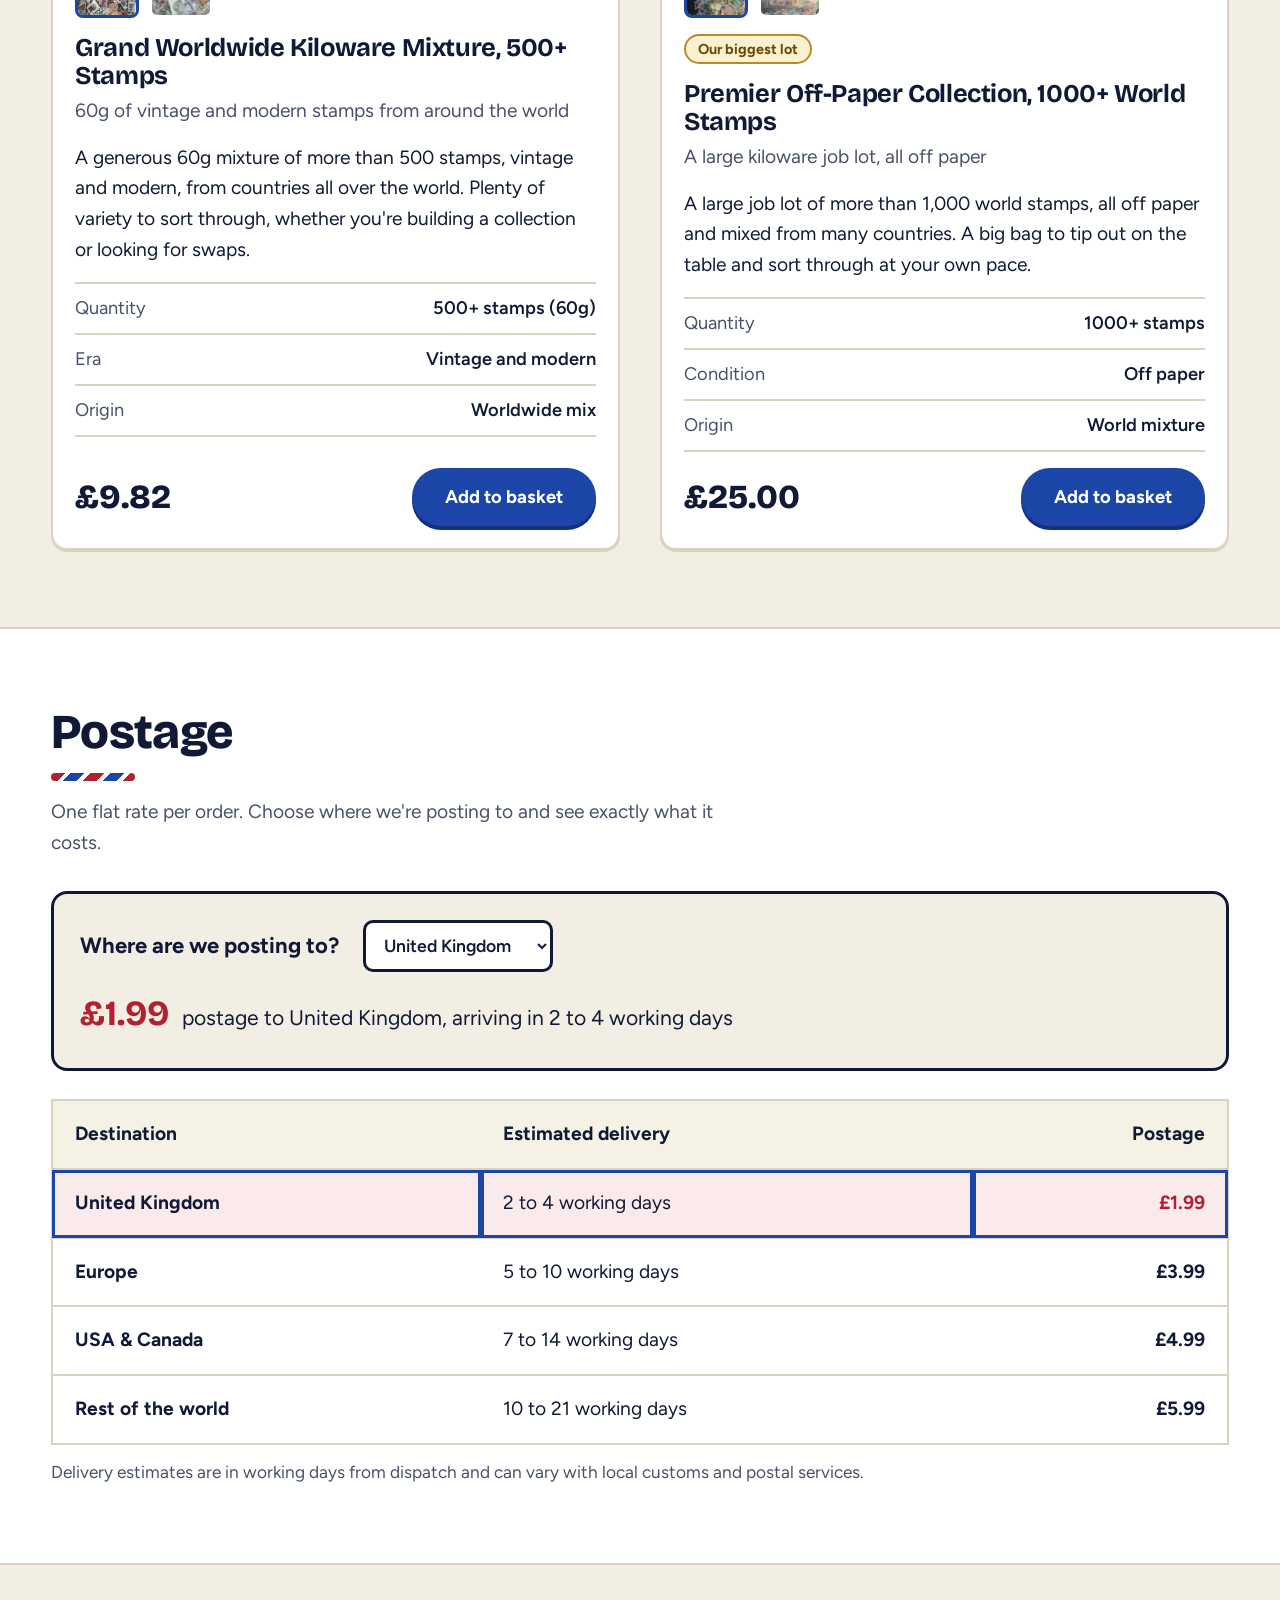
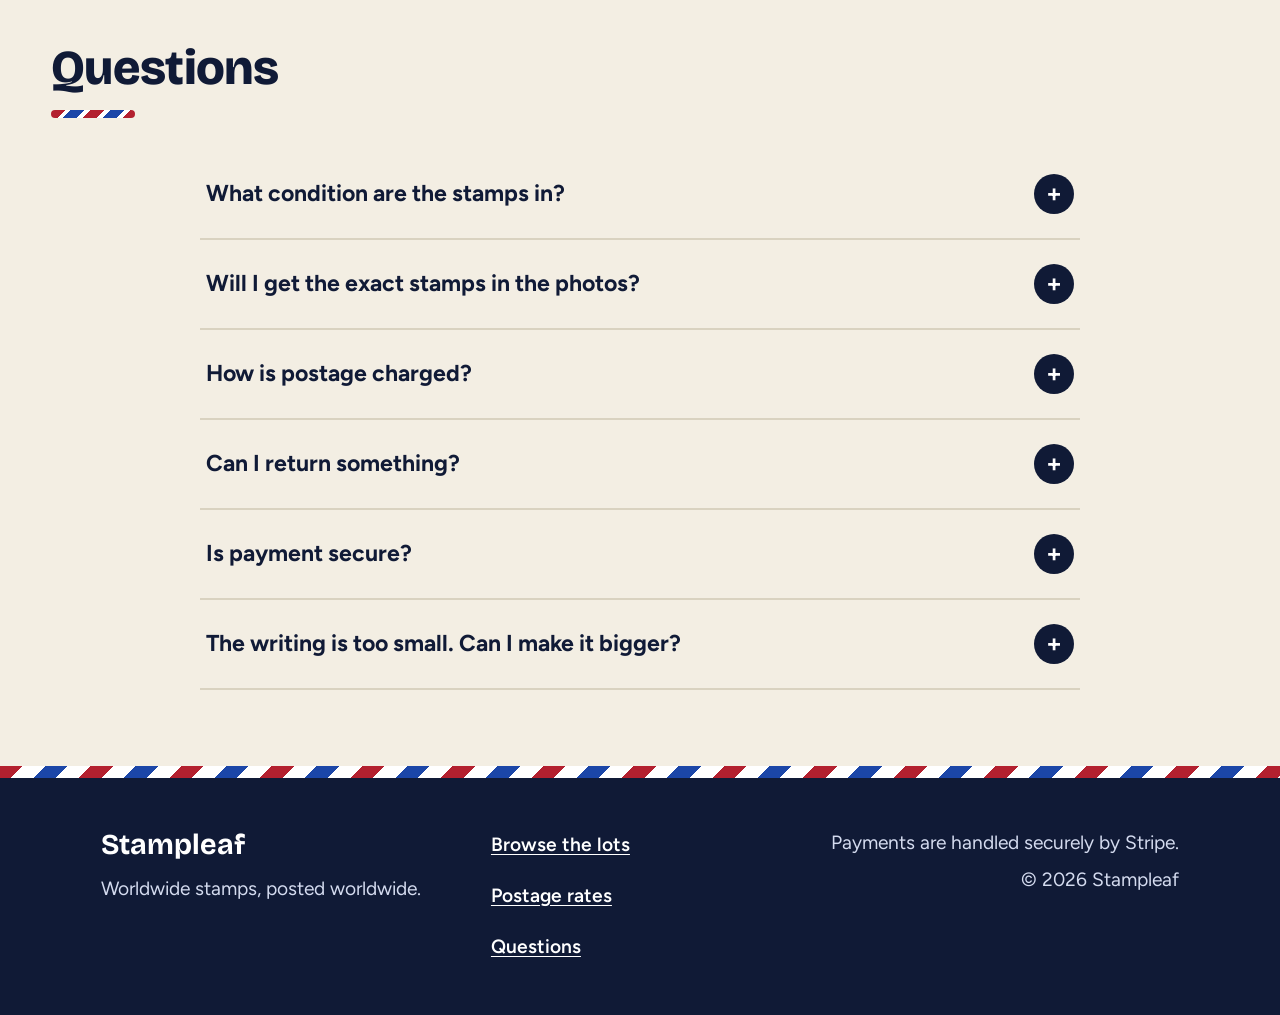
==== commit 417772ca: "Add files via upload" ====
--- a/index.html
+++ b/index.html
@@ -1,53 +1,112 @@
 <!doctype html>
-<html lang="en-GB">
+<html lang="en-GB" data-text="normal">
 <head>
   <meta charset="utf-8">
   <meta name="viewport" content="width=device-width, initial-scale=1">
   <title>Stampleaf | Worldwide stamps, posted worldwide</title>
   <meta name="description" content="Mixed lots of vintage and modern postage stamps from around the world. UK postage £1.99, worldwide delivery from £3.99.">
-  <link rel="icon" href="data:image/svg+xml,%3Csvg xmlns='http://www.w3.org/2000/svg' viewBox='0 0 32 32'%3E%3Crect width='32' height='32' rx='4' fill='%231F4DB8'/%3E%3Cpath d='M9 23c0-8 5-13 14-14 0 9-5 14-14 14z' fill='%23fff'/%3E%3C/svg%3E">
+  <link rel="icon" href="data:image/svg+xml,%3Csvg xmlns='http://www.w3.org/2000/svg' viewBox='0 0 32 32'%3E%3Crect width='32' height='32' rx='4' fill='%231B46A8'/%3E%3Cpath d='M9 23c0-8 5-13 14-14 0 9-5 14-14 14z' fill='%23fff'/%3E%3C/svg%3E">
   <link rel="preconnect" href="https://fonts.googleapis.com">
   <link rel="preconnect" href="https://fonts.gstatic.com" crossorigin>
-  <link href="https://fonts.googleapis.com/css2?family=Bricolage+Grotesque:opsz,wght@12..96,500;12..96,700;12..96,800&family=Figtree:wght@400;500;600&display=swap" rel="stylesheet">
+  <link href="https://fonts.googleapis.com/css2?family=Bricolage+Grotesque:opsz,wght@12..96,500;12..96,700;12..96,800&family=Figtree:wght@400;500;600;700&display=swap" rel="stylesheet">
   <link rel="stylesheet" href="styles.css">
 </head>
 <body>
+  <a class="skip" href="#shop">Skip to the shop</a>
+
+  <div class="topbar">
+    <span>UK postage just £1.99</span>
+    <span>We post worldwide</span>
+    <span>Secure card payment</span>
+  </div>
   <div class="airmail" aria-hidden="true"></div>
 
   <header class="site-header">
     <a class="brand" href="#top" aria-label="Stampleaf home">
-      <svg width="34" height="34" viewBox="0 0 34 34" aria-hidden="true">
-        <rect x="2" y="2" width="30" height="30" fill="#fff" stroke="#1F4DB8" stroke-width="3" stroke-dasharray="2 3"/>
-        <path d="M10 24c0-8.5 5-13.500 14-14.500 0 9-5 14.500-14 14.500z" fill="#C62B3B"/>
+      <svg width="46" height="46" viewBox="0 0 34 34" aria-hidden="true">
+        <rect x="2" y="2" width="30" height="30" fill="#fff" stroke="#1B46A8" stroke-width="3" stroke-dasharray="2 3"/>
+        <path d="M10 24c0-8.5 5-13.500 14-14.500 0 9-5 14.500-14 14.500z" fill="#B3202F"/>
         <path d="M10.500 23.500 19 15" stroke="#fff" stroke-width="1.500" stroke-linecap="round"/>
       </svg>
       <span>Stampleaf</span>
     </a>
+
     <nav class="main-nav" aria-label="Main">
       <a href="#shop">Shop</a>
       <a href="#postage">Postage</a>
       <a href="#faq">Questions</a>
     </nav>
-    <button class="basket-btn" id="open-basket" type="button" aria-controls="basket">
-      Basket <span class="basket-count" id="basket-count">0</span>
-    </button>
+
+    <div class="header-tools">
+      <div class="textsize" role="group" aria-label="Text size">
+        <span class="ts-label">Text size</span>
+        <button type="button" data-size="normal" aria-pressed="true" aria-label="Normal text size"><span class="a1" aria-hidden="true">A</span></button>
+        <button type="button" data-size="large" aria-pressed="false" aria-label="Large text size"><span class="a2" aria-hidden="true">A</span></button>
+        <button type="button" data-size="xlarge" aria-pressed="false" aria-label="Extra large text size"><span class="a3" aria-hidden="true">A</span></button>
+      </div>
+      <button class="basket-btn" id="open-basket" type="button" aria-controls="basket">
+        <svg width="26" height="26" viewBox="0 0 24 24" fill="none" stroke="currentColor" stroke-width="2" stroke-linecap="round" stroke-linejoin="round" aria-hidden="true"><path d="M6 8h12l-1.2 11H7.200z"/><path d="M9 8V6a3 3 0 0 1 6 0v2"/></svg>
+        Basket <span class="basket-count" id="basket-count">0</span>
+      </button>
+    </div>
   </header>
 
   <main id="top">
     <section class="hero">
       <div class="hero-copy">
         <h1>Stamps from every corner of the map, posted to yours.</h1>
-        <p class="lede">Mixed lots of vintage and modern postage stamps, ready to sort, swap and slot into an album. UK postage is £1.99 and we send worldwide.</p>
+        <p class="lede">Mixed lots of vintage and modern postage stamps, ready to sort, swap and slot into an album. Clear prices, one flat postage charge, and delivery to your door.</p>
         <div class="hero-actions">
-          <a class="btn btn-primary" href="#shop">Shop the lots</a>
+          <a class="btn btn-primary" href="#shop">Browse the lots</a>
           <a class="btn btn-quiet" href="#postage">See postage rates</a>
         </div>
-      </div>
+        <ul class="trust">
+          <li>
+            <svg width="34" height="34" viewBox="0 0 24 24" fill="none" stroke="currentColor" stroke-width="1.8" stroke-linecap="round" stroke-linejoin="round" aria-hidden="true"><path d="M3 7h11v9H3z"/><path d="M14 10h4l3 3v3h-7z"/><circle cx="7" cy="17.500" r="1.800"/><circle cx="17" cy="17.500" r="1.800"/></svg>
+            <span><strong>UK postage £1.99</strong>One flat charge per order</span>
+          </li>
+          <li>
+            <svg width="34" height="34" viewBox="0 0 24 24" fill="none" stroke="currentColor" stroke-width="1.8" stroke-linecap="round" stroke-linejoin="round" aria-hidden="true"><circle cx="12" cy="12" r="9"/><path d="M3 12h18"/><path d="M12 3c3 3 3 15 0 18M12 3c-3 3-3 15 0 18"/></svg>
+            <span><strong>Posted worldwide</strong>Europe, the Americas and beyond</span>
+          </li>
+          <li>
+            <svg width="34" height="34" viewBox="0 0 24 24" fill="none" stroke="currentColor" stroke-width="1.8" stroke-linecap="round" stroke-linejoin="round" aria-hidden="true"><rect x="5" y="11" width="14" height="9" rx="2"/><path d="M8 11V8a4 4 0 0 1 8 0v3"/></svg>
+            <span><strong>Safe payment</strong>Paid on Stripe's secure page</span>
+          </li>
+        </ul>
+      </div>
+
       <div class="hero-stage" aria-hidden="true">
         <div class="stamp-wrap s1"><div class="stamp"><img src="kilo-3.jpg" alt=""></div></div>
         <div class="stamp-wrap s2"><div class="stamp"><img src="bag500-2.jpg" alt=""></div></div>
         <div class="stamp-wrap s3"><div class="stamp"><img src="stockcard-1.jpg" alt=""></div></div>
-      </div>
+        <svg class="postmark" viewBox="0 0 330 130" focusable="false">
+          <defs><path id="pm-ring" d="M65 65m-48 0a48 48 0 1 1 96 0a48 48 0 1 1-96 0"/></defs>
+          <g fill="none" stroke="currentColor" stroke-width="3">
+            <circle cx="65" cy="65" r="58"/>
+            <circle cx="65" cy="65" r="36" stroke-width="2"/>
+            <path d="M132 32q15-9 30 0t30 0t30 0t30 0"/>
+            <path d="M132 52q15-9 30 0t30 0t30 0t30 0"/>
+            <path d="M132 72q15-9 30 0t30 0t30 0t30 0"/>
+            <path d="M132 92q15-9 30 0t30 0t30 0t30 0"/>
+          </g>
+          <text font-family="Bricolage Grotesque, Arial, sans-serif" font-weight="800" font-size="10" letter-spacing="2" fill="currentColor"><textPath href="#pm-ring">POSTED WORLDWIDE ★ STAMPLEAF ★</textPath></text>
+          <path d="M50 78c0-14 9-23 24-25 0 15-9 25-24 25z" fill="currentColor" stroke="none"/>
+        </svg>
+      </div>
+    </section>
+
+    <hr class="perf">
+
+    <section class="how" aria-labelledby="how-title">
+      <div class="section-head">
+        <h2 id="how-title">How it works</h2>
+      </div>
+      <ol class="steps">
+        <li><span class="step-no" aria-hidden="true">1</span><div><h3>Choose your lots</h3><p>Browse the lots below and add the ones you like to your basket.</p></div></li>
+        <li><span class="step-no" aria-hidden="true">2</span><div><h3>Say where to post</h3><p>Pick your destination in the basket. The right postage is added for you.</p></div></li>
+        <li><span class="step-no" aria-hidden="true">3</span><div><h3>Pay securely</h3><p>Pay by card on Stripe's secure page. Then we post your stamps.</p></div></li>
+      </ol>
     </section>
 
     <section class="shop" id="shop" aria-labelledby="shop-title">
@@ -55,16 +114,41 @@
         <h2 id="shop-title">The lots</h2>
         <p>Every lot is a mixed selection, so no two bags are identical. Postage is one flat charge per order, however many lots you add.</p>
       </div>
+
+      <div class="controls">
+        <div class="chips" role="group" aria-label="Show lots">
+          <button type="button" class="chip" data-filter="all" aria-pressed="true">All lots</button>
+          <button type="button" class="chip" data-filter="under10" aria-pressed="false">Under £10</button>
+          <button type="button" class="chip" data-filter="over10" aria-pressed="false">£10 and over</button>
+        </div>
+        <label class="sort" for="sort">Sort by
+          <select id="sort">
+            <option value="featured">Our order</option>
+            <option value="low">Price, lowest first</option>
+            <option value="high">Price, highest first</option>
+          </select>
+        </label>
+      </div>
+      <p class="result-count" id="result-count" aria-live="polite"></p>
+
       <div class="product-grid" id="product-grid"></div>
     </section>
 
     <section class="postage" id="postage" aria-labelledby="postage-title">
       <div class="section-head">
         <h2 id="postage-title">Postage</h2>
-        <p>One flat rate per order. Choose your destination in the basket and the right rate is added at checkout.</p>
-      </div>
+        <p>One flat rate per order. Choose where we're posting to and see exactly what it costs.</p>
+      </div>
+
+      <div class="checker">
+        <label for="region-check">Where are we posting to?</label>
+        <select id="region-check"></select>
+        <p class="checker-result" aria-live="polite"><strong id="chk-price">£1.99</strong> <span id="chk-days"></span></p>
+      </div>
+
       <div class="table-wrap">
         <table class="rates">
+          <caption class="sr-only">Postage rates by destination</caption>
           <thead>
             <tr><th scope="col">Destination</th><th scope="col">Estimated delivery</th><th scope="col">Postage</th></tr>
           </thead>
@@ -81,7 +165,7 @@
       <div class="faq-list">
         <details>
           <summary>What condition are the stamps in?</summary>
-          <p>Every lot page says what to expect. Our lots are off paper, and some are described as mixed condition, meaning you'll find clean stamps alongside well-travelled ones. The 100 Stamp Vintage World Collection is chosen without folded stamps or missing corners.</p>
+          <p>Each lot says what to expect. Our lots are off paper, and some are described as mixed condition, meaning you'll find clean stamps alongside well-travelled ones. The 100 Stamp Vintage World Collection is chosen without folded stamps or missing corners.</p>
         </details>
         <details>
           <summary>Will I get the exact stamps in the photos?</summary>
@@ -99,20 +183,50 @@
           <summary>Is payment secure?</summary>
           <p>Yes. Payment is handled by Stripe on its own secure page. Your card details never touch this website.</p>
         </details>
+        <details>
+          <summary>The writing is too small. Can I make it bigger?</summary>
+          <p>Yes. Use the Text size buttons at the top of every page. Choose the larger A and the whole shop grows. We'll remember your choice next time you visit.</p>
+        </details>
       </div>
     </section>
   </main>
 
   <footer class="site-footer">
-    <div>
-      <strong>Stampleaf</strong>
-      <p>Worldwide stamps, posted worldwide.</p>
-    </div>
-    <div class="foot-meta">
-      <p id="contact-line" hidden></p>
-      <p>Payments by Stripe. &copy; 2026 Stampleaf.</p>
+    <div class="airmail" aria-hidden="true"></div>
+    <div class="foot-grid">
+      <div>
+        <strong class="foot-brand">Stampleaf</strong>
+        <p>Worldwide stamps, posted worldwide.</p>
+      </div>
+      <nav aria-label="Footer">
+        <a href="#shop">Browse the lots</a>
+        <a href="#postage">Postage rates</a>
+        <a href="#faq">Questions</a>
+      </nav>
+      <div class="foot-meta">
+        <p id="contact-line" hidden></p>
+        <p>Payments are handled securely by Stripe.</p>
+        <p>&copy; 2026 Stampleaf</p>
+      </div>
     </div>
   </footer>
+
+  <div class="toast" id="toast" role="status" hidden>
+    <span id="toast-msg"></span>
+    <button type="button" id="toast-view">View basket</button>
+  </div>
+
+  <dialog id="lightbox" aria-label="Photo viewer">
+    <div class="lb-inner">
+      <img id="lb-img" src="" alt="">
+      <p class="lb-caption" id="lb-caption"></p>
+      <div class="lb-actions">
+        <button type="button" id="lb-prev">Previous photo</button>
+        <button type="button" id="lb-next">Next photo</button>
+        <button type="button" id="lb-close" class="lb-close">Close</button>
+      </div>
+    </div>
+  </dialog>
 
   <div class="scrim" id="scrim" hidden></div>
   <aside class="basket" id="basket" aria-label="Your basket" aria-hidden="true" tabindex="-1">
@@ -122,7 +236,7 @@
     </div>
     <div class="basket-body" id="basket-body"></div>
     <div class="basket-foot" id="basket-foot">
-      <label class="field" for="region">Post to
+      <label class="field" for="region">Where are we posting to?
         <select id="region"></select>
       </label>
       <dl class="totals">
@@ -137,6 +251,7 @@
   </aside>
 
   <script src="products.js"></script>
+  <script src="products-more.js"></script>
   <script src="app.js"></script>
 </body>
 </html>
--- a/styles.css
+++ b/styles.css
@@ -1,70 +1,87 @@
 :root {
-  --paper: #edf0f4;
+  --paper: #f3eee3;
   --card: #ffffff;
-  --ink: #0f1b3a;
-  --muted: #55607a;
-  --line: #d3d9e4;
-  --red: #c62b3b;
-  --blue: #1f4db8;
-  --blue-deep: #173a8c;
-  --radius: 10px;
+  --ink: #101a36;
+  --muted: #47516b;
+  --line: #d9d2c0;
+  --red: #b3202f;
+  --blue: #1b46a8;
+  --blue-deep: #12327d;
+  --gold: #b78a2c;
+  --radius: 12px;
   --display: "Bricolage Grotesque", "Helvetica Neue", Arial, sans-serif;
   --body: "Figtree", system-ui, -apple-system, "Segoe UI", sans-serif;
-}
+  --base: 1.2rem;
+}
+html[data-text="large"] { --base: 1.35rem; }
+html[data-text="xlarge"] { --base: 1.55rem; }
 
 *, *::before, *::after { box-sizing: border-box; }
-html { scroll-behavior: smooth; scroll-padding-top: 84px; }
+html { scroll-behavior: smooth; scroll-padding-top: 130px; }
 body {
   margin: 0;
   background: var(--paper);
   color: var(--ink);
   font-family: var(--body);
-  font-size: 1.0625rem;
-  line-height: 1.55;
+  font-size: var(--base);
+  line-height: 1.6;
   -webkit-font-smoothing: antialiased;
 }
 img { display: block; max-width: 100%; }
-a { color: var(--blue); }
-h1, h2, h3 { font-family: var(--display); line-height: 1.08; margin: 0; letter-spacing: -0.015em; }
-:focus-visible { outline: 3px solid var(--blue); outline-offset: 3px; border-radius: 4px; }
-
-/* Airmail edging, the one loud thing on the page */
+a { color: var(--blue); text-underline-offset: 3px; }
+h1, h2, h3 { font-family: var(--display); line-height: 1.1; margin: 0; letter-spacing: -0.015em; }
+:focus-visible { outline: 4px solid var(--blue); outline-offset: 3px; border-radius: 6px; }
+.sr-only { position: absolute; width: 1px; height: 1px; overflow: hidden; clip: rect(0 0 0 0); white-space: nowrap; }
+.skip { position: absolute; left: -999px; top: 8px; background: var(--ink); color: #fff; padding: 12px 18px; border-radius: 8px; z-index: 100; }
+.skip:focus { left: 8px; }
+
+/* Top strip and airmail edging */
+.topbar {
+  display: flex; flex-wrap: wrap; justify-content: center; gap: 6px 36px;
+  background: var(--ink); color: #f1ead8; font-size: 0.85rem; font-weight: 600; padding: 9px 16px; text-align: center;
+}
 .airmail {
-  height: 10px;
+  height: 12px;
   background: repeating-linear-gradient(135deg, var(--red) 0 16px, #fff 16px 32px, var(--blue) 32px 48px, #fff 48px 64px);
 }
 
 /* Header */
 .site-header {
   position: sticky; top: 0; z-index: 20;
-  display: flex; align-items: center; gap: 28px;
-  padding: 14px clamp(18px, 4vw, 56px);
-  background: rgba(237, 240, 244, 0.92);
+  display: flex; align-items: center; gap: 20px 28px; flex-wrap: wrap;
+  padding: 12px clamp(18px, 4vw, 56px);
+  background: rgba(243, 238, 227, 0.96);
   backdrop-filter: blur(8px);
-  border-bottom: 1px solid var(--line);
-}
-.brand { display: flex; align-items: center; gap: 10px; text-decoration: none; color: var(--ink); font-family: var(--display); font-weight: 800; font-size: 1.5rem; letter-spacing: -0.02em; }
-.main-nav { display: flex; gap: 22px; margin-left: auto; }
-.main-nav a { color: var(--ink); text-decoration: none; font-weight: 500; }
-.main-nav a:hover { color: var(--blue); }
+  border-bottom: 2px solid var(--line);
+}
+.brand { display: flex; align-items: center; gap: 12px; text-decoration: none; color: var(--ink); font-family: var(--display); font-weight: 800; font-size: 1.9rem; letter-spacing: -0.02em; }
+.main-nav { display: flex; gap: 6px; margin-left: auto; }
+.main-nav a { color: var(--ink); text-decoration: none; font-weight: 600; font-size: 1.05rem; padding: 10px 16px; border-radius: 999px; }
+.main-nav a:hover { background: #e6dfcd; }
+.header-tools { display: flex; align-items: center; gap: 16px; flex-wrap: wrap; }
+
+.textsize { display: inline-flex; align-items: center; gap: 4px; padding: 4px 6px 4px 14px; border: 2px solid var(--ink); border-radius: 999px; background: #fff; }
+.ts-label { font-size: 0.9rem; font-weight: 700; margin-right: 6px; }
+.textsize button { width: 44px; height: 44px; border: 0; border-radius: 50%; background: transparent; cursor: pointer; font-family: var(--display); font-weight: 800; color: var(--ink); display: grid; place-items: center; }
+.textsize button:hover { background: #e6dfcd; }
+.textsize button[aria-pressed="true"] { background: var(--ink); color: #fff; }
+.a1 { font-size: 15px; } .a2 { font-size: 21px; } .a3 { font-size: 28px; }
+
 .basket-btn {
-  display: inline-flex; align-items: center; gap: 8px;
-  font: 600 1rem var(--body); color: #fff; background: var(--ink);
-  border: 0; border-radius: 999px; padding: 10px 18px; cursor: pointer;
+  display: inline-flex; align-items: center; gap: 10px;
+  font: 700 1.1rem var(--body); color: #fff; background: var(--blue);
+  border: 0; border-radius: 999px; padding: 12px 22px; cursor: pointer; min-height: 52px;
 }
 .basket-btn:hover { background: var(--blue-deep); }
-.basket-count {
-  display: inline-grid; place-items: center; min-width: 24px; height: 24px; padding: 0 6px;
-  border-radius: 999px; background: var(--red); font-size: 0.85rem;
-}
+.basket-btn.bump { animation: bump 0.5s ease; }
+@keyframes bump { 30% { transform: scale(1.12); } 60% { transform: scale(0.97); } }
+.basket-count { display: inline-grid; place-items: center; min-width: 28px; height: 28px; padding: 0 7px; border-radius: 999px; background: var(--red); font-size: 0.95rem; }
 
 /* Perforated stamp edge: the mask punches half-circles along each side */
-.stamp-wrap { filter: drop-shadow(0 6px 14px rgba(15, 27, 58, 0.22)); }
+.stamp-wrap { filter: drop-shadow(0 6px 14px rgba(16, 26, 54, 0.25)); }
 .stamp {
   --r: 5px; --p: 16px;
-  position: relative;
-  padding: 16px;
-  background: #fff;
+  position: relative; padding: 16px; background: #fff;
   -webkit-mask:
     linear-gradient(#000 0 0) center / calc(100% - 2 * var(--r)) calc(100% - 2 * var(--r)) no-repeat,
     radial-gradient(circle at 50% 0, #0000 calc(var(--r) - 0.5px), #000 var(--r)) top / var(--p) var(--r) repeat-x,
@@ -83,147 +100,203 @@
 /* Hero */
 .hero {
   display: grid; grid-template-columns: minmax(0, 1.05fr) minmax(0, 1fr); align-items: center; gap: clamp(24px, 5vw, 72px);
-  padding: clamp(36px, 6vw, 88px) clamp(18px, 4vw, 56px) clamp(48px, 7vw, 96px);
+  padding: clamp(36px, 5vw, 72px) clamp(18px, 4vw, 56px) clamp(40px, 6vw, 72px);
   max-width: 1280px; margin: 0 auto;
 }
-.hero h1 { font-size: clamp(2.4rem, 4.8vw, 4.1rem); font-weight: 800; max-width: 16ch; }
-.lede { font-size: 1.2rem; color: var(--muted); max-width: 46ch; margin: 22px 0 30px; }
-.hero-actions { display: flex; flex-wrap: wrap; gap: 12px; }
-.hero-stage { position: relative; min-height: 440px; }
-.hero-stage .stamp-wrap { position: absolute; width: 46%; }
+.hero h1 { font-size: clamp(2.3rem, 4.6vw, 3.9rem); font-weight: 800; max-width: 16ch; }
+.lede { font-size: 1.15em; color: var(--muted); max-width: 40ch; margin: 22px 0 28px; }
+.hero-actions { display: flex; flex-wrap: wrap; gap: 14px; }
+.hero-stage { position: relative; min-height: 460px; }
+.hero-stage .stamp-wrap { position: absolute; width: 46%; transition: transform 0.35s ease; }
 .hero-stage .stamp { aspect-ratio: 3 / 4; }
 .hero-stage .s1 { left: 2%; top: 8%; transform: rotate(-7deg); }
 .hero-stage .s2 { left: 38%; top: 0; transform: rotate(5deg); z-index: 2; }
 .hero-stage .s3 { left: 22%; top: 40%; transform: rotate(-2deg); z-index: 3; }
+.hero-stage:hover .s1 { transform: rotate(-11deg) translateX(-10px); }
+.hero-stage:hover .s2 { transform: rotate(9deg) translateX(10px); }
+.hero-stage:hover .s3 { transform: rotate(0deg) translateY(8px); }
+.postmark { position: absolute; right: -2%; bottom: -3%; width: 56%; color: rgba(179, 32, 47, 0.78); z-index: 4; transform: rotate(-8deg); pointer-events: none; }
+
+.trust { list-style: none; padding: 0; margin: 34px 0 0; display: grid; gap: 14px; }
+.trust li { display: flex; align-items: center; gap: 16px; color: var(--blue); }
+.trust span { color: var(--muted); font-size: 0.95em; line-height: 1.35; }
+.trust strong { display: block; color: var(--ink); font-size: 1.05em; }
 
 /* Buttons */
 .btn {
-  display: inline-block; text-align: center; text-decoration: none; cursor: pointer;
-  font: 600 1.0625rem var(--body); border-radius: 999px; padding: 13px 24px; border: 2px solid transparent;
-}
-.btn-primary { background: var(--blue); color: #fff; }
+  display: inline-block; text-align: center; text-decoration: none; cursor: pointer; min-height: 56px;
+  font: 700 1.15rem var(--body); border-radius: 999px; padding: 15px 30px; border: 3px solid transparent;
+}
+.btn-primary { background: var(--blue); color: #fff; box-shadow: 0 4px 0 var(--blue-deep); }
 .btn-primary:hover { background: var(--blue-deep); }
-.btn-primary:disabled { background: #98a5c4; cursor: wait; }
+.btn-primary:active { transform: translateY(3px); box-shadow: 0 1px 0 var(--blue-deep); }
+.btn-primary:disabled { background: #8d99bb; box-shadow: none; cursor: wait; }
 .btn-quiet { color: var(--ink); border-color: var(--ink); background: transparent; }
 .btn-quiet:hover { background: var(--ink); color: #fff; }
 .btn-block { display: block; width: 100%; }
 
+/* Perforated divider */
+.perf { border: 0; height: 16px; margin: 0; background: radial-gradient(circle at 8px 8px, var(--paper) 5px, transparent 5.5px) 0 0 / 22px 16px repeat-x, var(--ink); }
+
 /* Sections */
-section { padding: clamp(40px, 6vw, 80px) clamp(18px, 4vw, 56px); }
+section { padding: clamp(44px, 6vw, 88px) clamp(18px, 4vw, 56px); }
 .section-head { max-width: 1180px; margin: 0 auto 32px; }
-.section-head h2 { font-size: clamp(2rem, 3.6vw, 3rem); font-weight: 800; }
-.section-head p { color: var(--muted); max-width: 60ch; margin: 12px 0 0; }
-.shop { background: #fff; border-block: 1px solid var(--line); }
+.section-head h2 { font-size: clamp(2.1rem, 3.8vw, 3.1rem); font-weight: 800; }
+.section-head h2::after { content: ""; display: block; width: 84px; height: 8px; margin-top: 14px; border-radius: 4px; background: repeating-linear-gradient(135deg, var(--red) 0 10px, #fff 10px 14px, var(--blue) 14px 24px, #fff 24px 28px); }
+.section-head p { color: var(--muted); max-width: 56ch; margin: 16px 0 0; }
+
+/* How it works */
+.how { background: #fff; border-block: 2px solid var(--line); }
+.steps { max-width: 1180px; margin: 0 auto; padding: 0; list-style: none; display: grid; grid-template-columns: repeat(3, minmax(0, 1fr)); gap: 24px; }
+.steps li { display: flex; gap: 18px; align-items: flex-start; padding: 24px; border: 2px dashed var(--line); border-radius: var(--radius); background: var(--paper); }
+.step-no { flex: none; display: grid; place-items: center; width: 54px; height: 54px; border-radius: 50%; background: var(--ink); color: #fff; font-family: var(--display); font-weight: 800; font-size: 1.6rem; }
+.steps h3 { font-size: 1.35rem; margin-bottom: 6px; }
+.steps p { margin: 0; color: var(--muted); }
+
+/* Shop controls */
+.controls { max-width: 1180px; margin: 0 auto 8px; display: flex; flex-wrap: wrap; gap: 16px 28px; align-items: center; justify-content: space-between; }
+.chips { display: flex; flex-wrap: wrap; gap: 10px; }
+.chip { font: 700 1.05rem var(--body); min-height: 52px; padding: 10px 22px; border-radius: 999px; border: 3px solid var(--ink); background: #fff; color: var(--ink); cursor: pointer; }
+.chip:hover { background: #e6dfcd; }
+.chip[aria-pressed="true"] { background: var(--ink); color: #fff; }
+.sort { display: flex; align-items: center; gap: 12px; font-weight: 700; }
+.sort select, .field select, .checker select {
+  font: 600 1.1rem var(--body); min-height: 52px; padding: 10px 14px; border-radius: 10px; border: 3px solid var(--ink); background: #fff; color: var(--ink);
+}
+.result-count { max-width: 1180px; margin: 6px auto 28px; color: var(--muted); font-size: 0.95em; }
 
 /* Products */
-.product-grid {
-  max-width: 1180px; margin: 0 auto;
-  display: grid; grid-template-columns: repeat(2, minmax(0, 1fr)); gap: 56px 48px;
-}
-@media (max-width: 760px) { .product-grid { grid-template-columns: minmax(0, 1fr); } }
-.product { display: flex; flex-direction: column; gap: 16px; }
-.photo-frame { position: relative; }
-.product-photo .stamp { aspect-ratio: 4 / 4.4; }
-.value-tag {
-  position: absolute; left: 30px; bottom: 30px;
-  font-family: var(--display); font-weight: 800; font-size: 1.6rem; line-height: 1;
-  color: #fff; background: var(--ink); padding: 8px 12px; border-radius: 4px;
-}
-.thumbs { display: flex; gap: 8px; margin-top: 10px; }
-.thumb { width: 54px; height: 54px; padding: 0; border: 2px solid transparent; border-radius: 6px; overflow: hidden; background: none; cursor: pointer; opacity: 0.7; }
+.shop { background: var(--paper); }
+.product-grid { max-width: 1180px; margin: 0 auto; display: grid; grid-template-columns: repeat(2, minmax(0, 1fr)); gap: 40px; }
+.product { display: flex; flex-direction: column; gap: 16px; padding: 22px; background: #fff; border: 2px solid var(--line); border-radius: 16px; box-shadow: 0 2px 0 var(--line); transition: transform 0.2s ease, box-shadow 0.2s ease; }
+.product:hover { transform: translateY(-4px); box-shadow: 0 10px 24px rgba(16, 26, 54, 0.14); }
+.photo-frame { position: relative; display: block; width: 100%; padding: 0; border: 0; background: none; cursor: zoom-in; text-align: left; }
+.photo-frame .stamp { aspect-ratio: 4 / 4.4; }
+.zoom-hint { position: absolute; right: 30px; top: 30px; display: inline-flex; gap: 6px; align-items: center; background: rgba(16, 26, 54, 0.88); color: #fff; font: 700 0.9rem var(--body); padding: 8px 12px; border-radius: 999px; }
+.value-tag { position: absolute; left: 30px; bottom: 30px; font-family: var(--display); font-weight: 800; font-size: 1.7rem; line-height: 1; color: #fff; background: var(--ink); padding: 9px 14px; border-radius: 6px; }
+.thumbs { display: flex; gap: 10px; margin-top: 12px; }
+.thumb { width: 64px; height: 64px; padding: 0; border: 3px solid transparent; border-radius: 8px; overflow: hidden; background: none; cursor: pointer; opacity: 0.75; }
 .thumb img { width: 100%; height: 100%; object-fit: cover; }
 .thumb[aria-current="true"] { border-color: var(--blue); opacity: 1; }
-.product h3 { font-size: 1.5rem; font-weight: 700; }
-.product .tagline { color: var(--muted); margin: 4px 0 0; }
+.badge { align-self: flex-start; font: 700 0.9rem var(--body); background: #fbf0cf; color: #6a4b05; border: 2px solid var(--gold); padding: 4px 12px; border-radius: 999px; }
+.product h3 { font-size: 1.6rem; font-weight: 700; }
+.product .tagline { color: var(--muted); margin: 6px 0 0; }
 .product .desc { margin: 0; }
-.facts { margin: 0; padding: 0; border-top: 1px solid var(--line); }
-.facts div { display: flex; justify-content: space-between; gap: 16px; padding: 8px 0; border-bottom: 1px solid var(--line); font-size: 0.97rem; }
+.facts { margin: 0; padding: 0; border-top: 2px solid var(--line); }
+.facts div { display: flex; justify-content: space-between; gap: 16px; padding: 10px 0; border-bottom: 2px solid var(--line); font-size: 0.95em; }
 .facts dt { color: var(--muted); }
-.facts dd { margin: 0; text-align: right; font-weight: 500; }
-.buy-row { display: flex; align-items: center; justify-content: space-between; gap: 16px; margin-top: auto; }
-.price { font-family: var(--display); font-weight: 800; font-size: 1.9rem; }
-
-/* Postage table */
+.facts dd { margin: 0; text-align: right; font-weight: 600; }
+.buy-row { display: flex; align-items: center; justify-content: space-between; gap: 16px; margin-top: auto; flex-wrap: wrap; }
+.price { font-family: var(--display); font-weight: 800; font-size: 2.1rem; }
+.btn.added { background: #1f7a3d; box-shadow: 0 4px 0 #14562a; }
+
+/* Postage */
+.postage { background: #fff; border-block: 2px solid var(--line); }
+.checker { max-width: 1180px; margin: 0 auto 28px; padding: 26px; border: 3px solid var(--ink); border-radius: 16px; background: var(--paper); display: flex; flex-wrap: wrap; align-items: center; gap: 14px 24px; }
+.checker label { font-weight: 700; font-size: 1.15em; }
+.checker-result { margin: 0; font-size: 1.1em; }
+.checker-result strong { font-family: var(--display); font-size: 2.2rem; color: var(--red); margin-right: 8px; }
 .table-wrap { max-width: 1180px; margin: 0 auto; overflow-x: auto; }
-.rates { width: 100%; border-collapse: collapse; background: #fff; border: 1px solid var(--line); border-radius: var(--radius); }
-.rates th, .rates td { text-align: left; padding: 16px 20px; border-bottom: 1px solid var(--line); }
-.rates thead th { font-weight: 600; color: var(--muted); background: #f7f9fb; }
-.rates tbody th { font-weight: 600; }
-.rates td:last-child, .rates thead th:last-child { text-align: right; font-weight: 600; }
-.rates tr.home th, .rates tr.home td { background: #fff4f5; }
+.rates { width: 100%; border-collapse: collapse; background: #fff; border: 2px solid var(--line); }
+.rates th, .rates td { text-align: left; padding: 18px 22px; border-bottom: 2px solid var(--line); }
+.rates thead th { font-weight: 700; background: #f6f1e5; }
+.rates tbody th { font-weight: 700; }
+.rates td:last-child, .rates thead th:last-child { text-align: right; font-weight: 700; }
+.rates tr.home th, .rates tr.home td { background: #fbeaec; }
 .rates tr.home td:last-child { color: var(--red); }
-.fine { max-width: 1180px; margin: 14px auto 0; color: var(--muted); font-size: 0.9rem; }
+.rates tr.picked th, .rates tr.picked td { outline: 3px solid var(--blue); outline-offset: -3px; }
+.fine { max-width: 1180px; margin: 14px auto 0; color: var(--muted); font-size: 0.9em; }
 
 /* FAQ */
-.faq { background: #fff; border-top: 1px solid var(--line); }
-.faq-list { max-width: 820px; margin: 0 auto; }
-.faq-list details { border-bottom: 1px solid var(--line); }
-.faq-list summary { cursor: pointer; padding: 20px 4px; font-weight: 600; font-size: 1.1rem; list-style: none; display: flex; justify-content: space-between; gap: 16px; }
+.faq { background: var(--paper); }
+.faq-list { max-width: 880px; margin: 0 auto; }
+.faq-list details { border-bottom: 2px solid var(--line); }
+.faq-list summary { cursor: pointer; padding: 24px 6px; font-weight: 700; font-size: 1.2em; list-style: none; display: flex; justify-content: space-between; align-items: center; gap: 16px; min-height: 64px; }
 .faq-list summary::-webkit-details-marker { display: none; }
-.faq-list summary::after { content: "+"; font-size: 1.5rem; line-height: 1; color: var(--blue); }
-.faq-list details[open] summary::after { content: "\2212"; }
-.faq-list details p { margin: 0 0 20px; padding: 0 4px; color: var(--muted); max-width: 64ch; }
+.faq-list summary::after { content: "+"; flex: none; display: grid; place-items: center; width: 40px; height: 40px; border-radius: 50%; background: var(--ink); color: #fff; font-size: 1.6rem; line-height: 1; }
+.faq-list details[open] summary::after { content: "\2212"; background: var(--red); }
+.faq-list details p { margin: 0 0 24px; padding: 0 6px; color: var(--muted); max-width: 62ch; }
 
 /* Footer */
-.site-footer {
-  display: flex; flex-wrap: wrap; justify-content: space-between; gap: 20px;
-  padding: 36px clamp(18px, 4vw, 56px); background: var(--ink); color: #c9d1e6;
-}
-.site-footer strong { font-family: var(--display); font-size: 1.4rem; color: #fff; }
-.site-footer p { margin: 4px 0 0; }
-.site-footer a { color: #fff; }
+.site-footer { background: var(--ink); color: #d4dbef; }
+.foot-grid { max-width: 1180px; margin: 0 auto; padding: 44px clamp(18px, 4vw, 56px); display: grid; grid-template-columns: 1.2fr 1fr 1.2fr; gap: 32px; }
+.foot-brand { font-family: var(--display); font-size: 1.8rem; color: #fff; }
+.site-footer p { margin: 6px 0 0; }
+.site-footer nav { display: grid; gap: 4px; align-content: start; }
+.site-footer a { color: #fff; padding: 8px 0; font-weight: 600; }
 .foot-meta { text-align: right; }
 
+/* Toast */
+.toast { position: fixed; left: 50%; bottom: 24px; transform: translateX(-50%); z-index: 50; display: flex; align-items: center; gap: 18px; background: #1f7a3d; color: #fff; padding: 14px 16px 14px 24px; border-radius: 999px; font-weight: 700; box-shadow: 0 10px 30px rgba(0, 0, 0, 0.3); max-width: calc(100% - 24px); }
+.toast[hidden] { display: none; }
+.toast button { font: 700 1rem var(--body); min-height: 44px; padding: 8px 20px; border-radius: 999px; border: 0; background: #fff; color: #14562a; cursor: pointer; }
+
+/* Photo viewer */
+dialog#lightbox { border: 0; padding: 0; background: transparent; max-width: 100vw; max-height: 100vh; }
+dialog#lightbox::backdrop { background: rgba(10, 16, 36, 0.88); }
+.lb-inner { display: grid; gap: 14px; justify-items: center; padding: 16px; }
+#lb-img { max-height: 72vh; max-width: min(92vw, 760px); width: auto; border: 12px solid #fff; border-radius: 4px; background: #fff; }
+.lb-caption { margin: 0; color: #fff; font-weight: 600; text-align: center; max-width: 60ch; }
+.lb-actions { display: flex; flex-wrap: wrap; gap: 12px; justify-content: center; }
+.lb-actions button { font: 700 1.05rem var(--body); min-height: 52px; padding: 10px 22px; border-radius: 999px; border: 3px solid #fff; background: transparent; color: #fff; cursor: pointer; }
+.lb-actions button:hover { background: #fff; color: var(--ink); }
+.lb-actions .lb-close { background: #fff; color: var(--ink); }
+
 /* Basket drawer */
-.scrim { position: fixed; inset: 0; background: rgba(15, 27, 58, 0.5); z-index: 30; }
-.basket {
-  position: fixed; top: 0; right: 0; bottom: 0; z-index: 40; width: min(440px, 100%);
-  display: flex; flex-direction: column; background: #fff; box-shadow: -12px 0 40px rgba(15, 27, 58, 0.25);
-  transform: translateX(105%); visibility: hidden; transition: transform 0.25s ease, visibility 0s 0.25s;
-}
+.scrim { position: fixed; inset: 0; background: rgba(16, 26, 54, 0.55); z-index: 30; }
+.basket { position: fixed; top: 0; right: 0; bottom: 0; z-index: 40; width: min(480px, 100%); display: flex; flex-direction: column; background: #fff; box-shadow: -12px 0 40px rgba(16, 26, 54, 0.3); transform: translateX(105%); visibility: hidden; transition: transform 0.25s ease, visibility 0s 0.25s; }
 .basket.open { transform: none; visibility: visible; transition: transform 0.25s ease; }
-.basket-head { display: flex; align-items: center; justify-content: space-between; padding: 18px 22px; border-bottom: 1px solid var(--line); }
-.basket-head h2 { font-size: 1.5rem; }
-.icon-btn { border: 0; background: none; font-size: 2rem; line-height: 1; cursor: pointer; color: var(--ink); width: 44px; height: 44px; border-radius: 50%; }
+.basket-head { display: flex; align-items: center; justify-content: space-between; padding: 18px 22px; border-bottom: 2px solid var(--line); }
+.basket-head h2 { font-size: 1.7rem; }
+.icon-btn { border: 0; background: none; font-size: 2.4rem; line-height: 1; cursor: pointer; color: var(--ink); width: 56px; height: 56px; border-radius: 50%; }
 .icon-btn:hover { background: var(--paper); }
 .basket-body { flex: 1; overflow-y: auto; padding: 8px 22px; }
 .empty { padding: 36px 0; color: var(--muted); }
-.empty a { font-weight: 600; }
-.line { display: grid; grid-template-columns: 64px 1fr auto; gap: 14px; padding: 16px 0; border-bottom: 1px solid var(--line); align-items: start; }
-.line img { width: 64px; height: 64px; object-fit: cover; border-radius: 6px; }
-.line-name { font-weight: 600; line-height: 1.3; }
-.line-price { font-weight: 600; }
-.qty { display: inline-flex; align-items: center; margin-top: 8px; border: 1px solid var(--line); border-radius: 999px; }
-.qty button { width: 34px; height: 34px; border: 0; background: none; font-size: 1.2rem; cursor: pointer; color: var(--ink); border-radius: 50%; }
+.empty a { font-weight: 700; }
+.line { display: grid; grid-template-columns: 72px 1fr auto; gap: 14px; padding: 18px 0; border-bottom: 2px solid var(--line); align-items: start; }
+.line img { width: 72px; height: 72px; object-fit: cover; border-radius: 8px; }
+.line-name { font-weight: 700; line-height: 1.3; }
+.line-price { font-weight: 700; }
+.qty { display: inline-flex; align-items: center; margin-top: 10px; border: 3px solid var(--ink); border-radius: 999px; }
+.qty button { width: 48px; height: 48px; border: 0; background: none; font-size: 1.6rem; cursor: pointer; color: var(--ink); border-radius: 50%; }
 .qty button:hover { background: var(--paper); }
-.qty span { min-width: 28px; text-align: center; font-weight: 600; }
-.remove { display: block; margin-top: 6px; border: 0; background: none; padding: 0; color: var(--muted); font: inherit; font-size: 0.88rem; text-decoration: underline; cursor: pointer; text-align: right; }
-.basket-foot { padding: 18px 22px 22px; border-top: 1px solid var(--line); background: #f7f9fb; display: grid; gap: 14px; }
+.qty span { min-width: 34px; text-align: center; font-weight: 700; font-size: 1.15rem; }
+.remove { display: block; margin-top: 8px; border: 0; background: none; padding: 8px 0; color: var(--red); font: 700 0.95rem var(--body); text-decoration: underline; cursor: pointer; text-align: right; width: 100%; }
+.basket-foot { padding: 18px 22px 24px; border-top: 2px solid var(--line); background: #f6f1e5; display: grid; gap: 14px; }
 .basket-foot[hidden] { display: none; }
-.field { display: grid; gap: 6px; font-weight: 600; }
-.field select { font: 500 1rem var(--body); padding: 12px 14px; border-radius: 8px; border: 1px solid #aeb7c9; background: #fff; color: var(--ink); }
-.totals { margin: 0; display: grid; gap: 6px; }
-.totals div { display: flex; justify-content: space-between; }
+.field { display: grid; gap: 8px; font-weight: 700; }
+.totals { margin: 0; display: grid; gap: 8px; }
+.totals div { display: flex; justify-content: space-between; gap: 12px; }
 .totals dt { color: var(--muted); }
-.totals dd { margin: 0; font-weight: 600; }
-.totals .grand { padding-top: 10px; margin-top: 4px; border-top: 1px solid var(--line); font-size: 1.2rem; }
-.totals .grand dt { color: var(--ink); font-weight: 700; }
+.totals dd { margin: 0; font-weight: 700; }
+.totals .grand { padding-top: 12px; margin-top: 4px; border-top: 2px solid var(--line); font-size: 1.35rem; }
+.totals .grand dt { color: var(--ink); font-weight: 800; }
 .basket-foot .fine { margin: 0; text-align: center; }
-.error { margin: 0; padding: 10px 12px; border-radius: 8px; background: #fdecee; color: #8f1a28; font-weight: 500; }
+.error { margin: 0; padding: 12px 14px; border-radius: 10px; background: #fdecee; color: #861621; font-weight: 600; }
 
 /* Order confirmation page */
 .thanks { max-width: 640px; margin: 0 auto; padding: 96px 24px; text-align: center; }
 .thanks h1 { font-size: clamp(2.2rem, 5vw, 3.4rem); font-weight: 800; margin-bottom: 16px; }
 .thanks p { color: var(--muted); margin: 0 0 28px; }
 
-@media (max-width: 820px) {
+@media (max-width: 900px) {
   .hero { grid-template-columns: 1fr; }
   .hero-stage { min-height: 400px; order: -1; max-width: 460px; margin: 0 auto; width: 100%; }
   .main-nav { display: none; }
-  .basket-btn { margin-left: auto; }
+  .header-tools { margin-left: auto; }
+  .steps { grid-template-columns: 1fr; }
+  .product-grid { grid-template-columns: minmax(0, 1fr); }
+  .foot-grid { grid-template-columns: 1fr; }
   .foot-meta { text-align: left; }
+}
+@media (max-width: 560px) {
+  .ts-label { display: none; }
+  .textsize { padding-left: 6px; }
+  .brand { font-size: 1.6rem; }
+  .topbar span:nth-child(3) { display: none; }
 }
 @media (prefers-reduced-motion: reduce) {
   html { scroll-behavior: auto; }
-  .basket, .basket.open { transition: none; }
-}
+  .basket, .basket.open, .product, .hero-stage .stamp-wrap { transition: none; }
+  .basket-btn.bump { animation: none; }
+}
